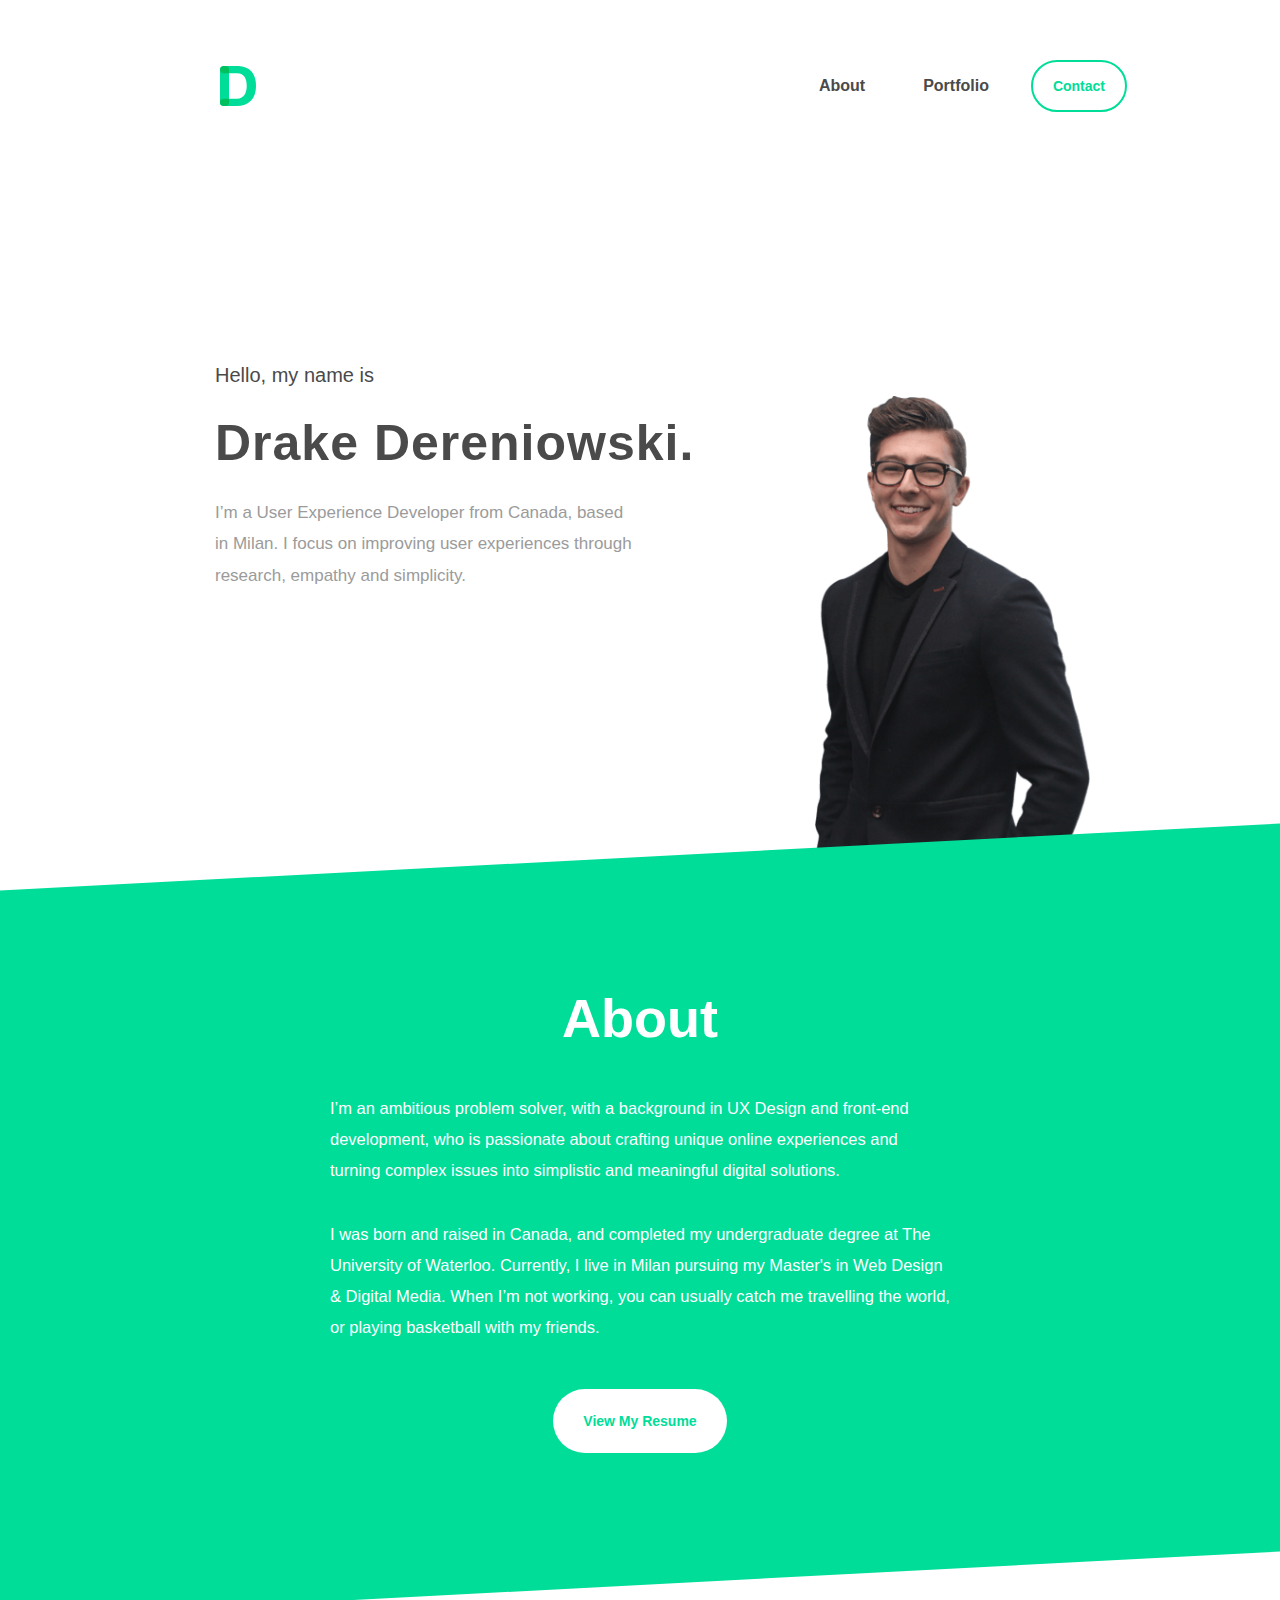
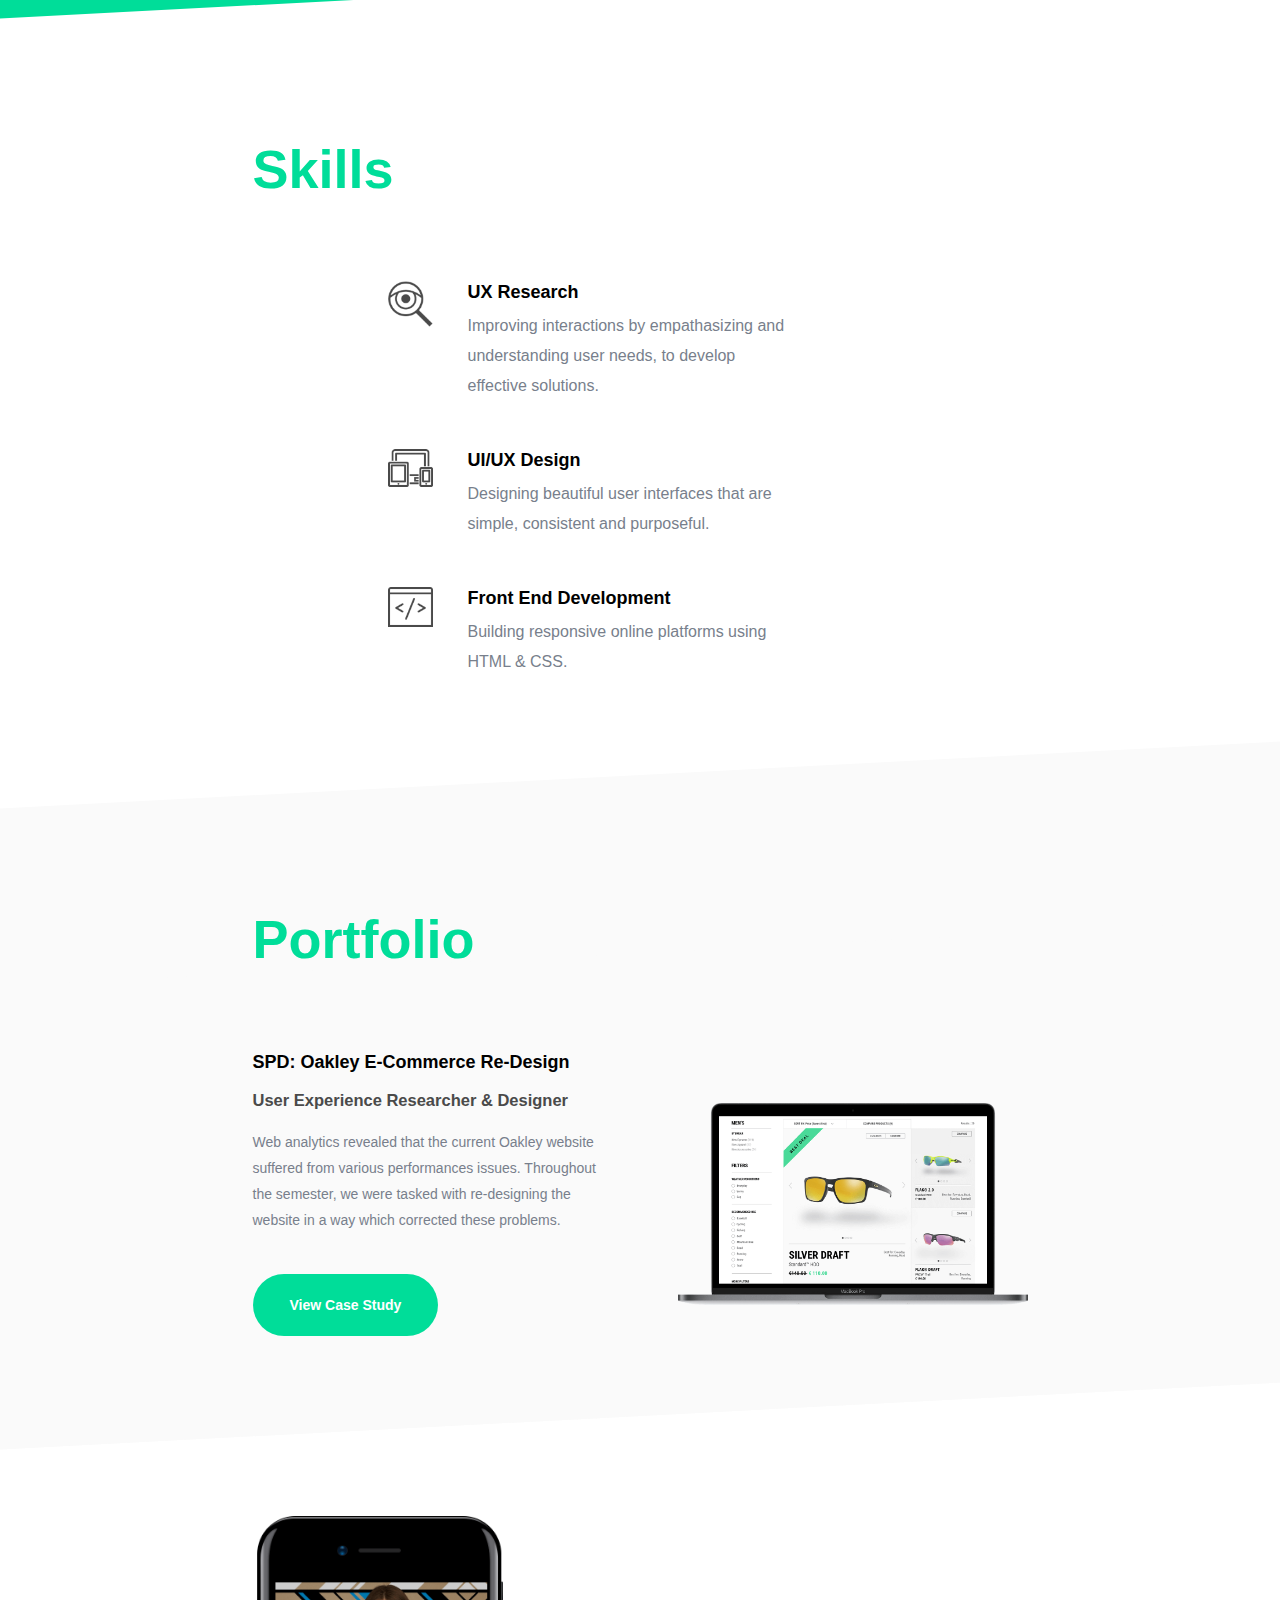
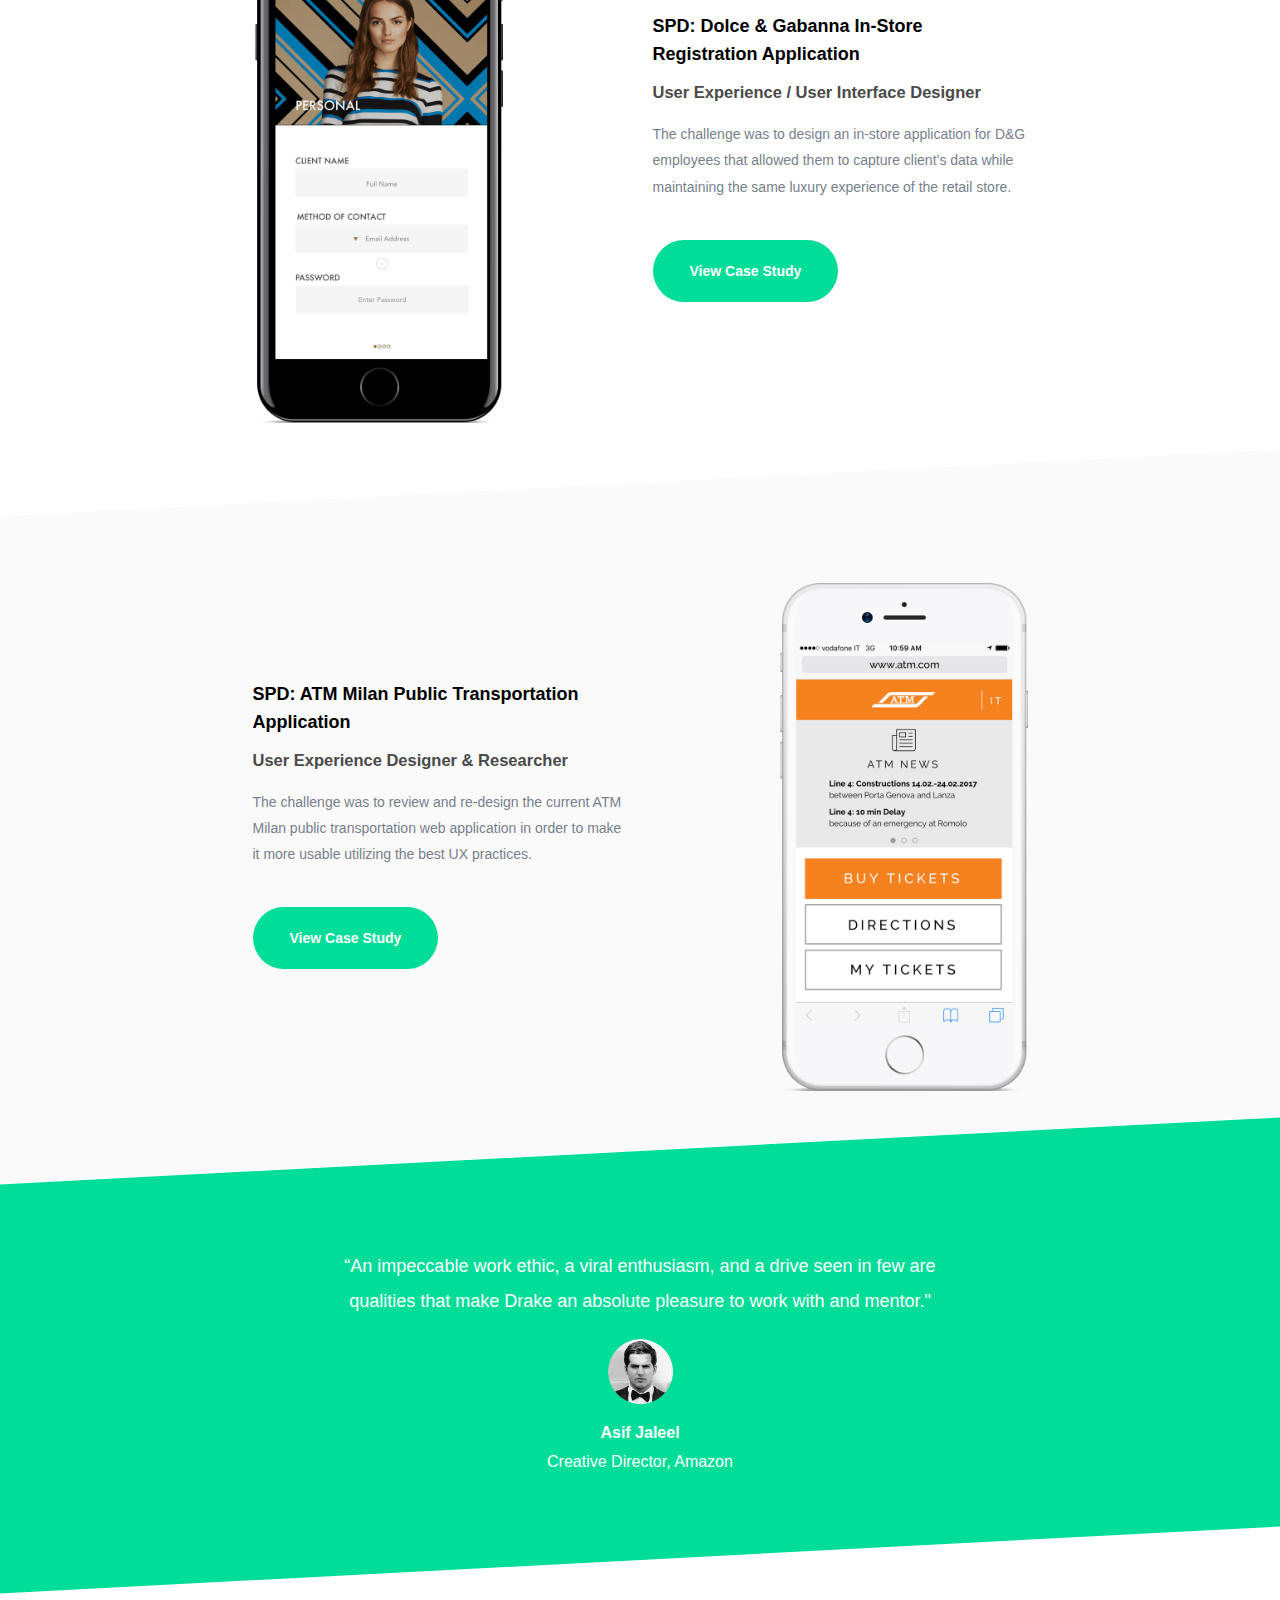
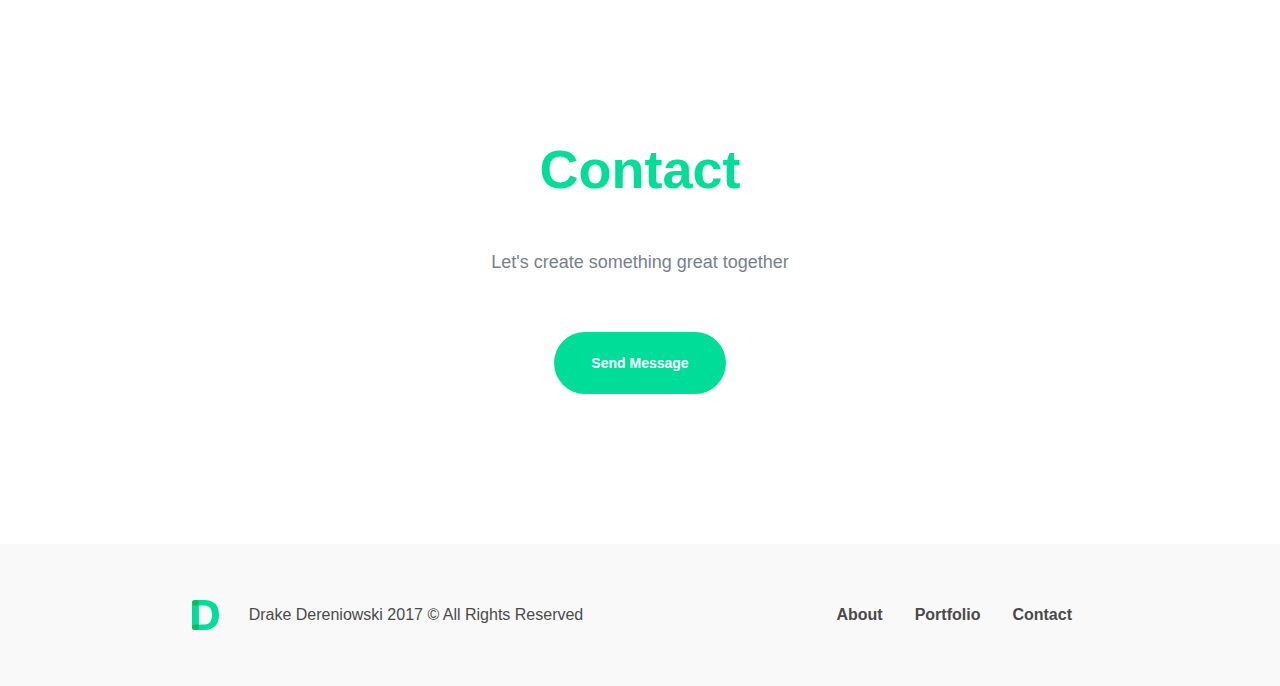
==== index.html @ 2f1a1e43 "CSS #" ====
<!DOCTYPE html>
<html lang="en">

<head>
  <meta charset="UTF-8">

  <meta name="description" content="Hi I'm Drake Dereniowski, a UX Developer from Canada, based in Milan. This my portfolio.">

  <title>Drake Dereniowski | UX Designer | University of Waterloo | Milan, Italy</title>

  <link type="text/css" rel="stylesheet" href="style.css?v=1.6">
  <meta name="viewport" content="width=device-width, initial-scale=1">

  <link rel="stylesheet" href="https://cdnjs.cloudflare.com/ajax/libs/animate.css/3.5.2/animate.min.css">

  <link rel="shortcut icon" alt="favicon" type="image/jpg" href="img/favicon.jpg" />

</head>

<body>


  <!----- Main Page ----->


  <div class="wrapper">

    <section class="main">

      <div class="section-wrapper">

        <header>
          <img class="logo" alt="logo" src="img/main-logo.svg">
          <nav class="main-nav animated slideInRight">
            <ul>
              <li><a href="#about">About</a></li>
              <li><a href="#portfolio">Portfolio</a></li>
              <li><a class="btn contact-btn" href="#contact"><span>Contact<figure class="contact-bg"></figure></span></a></li>
            </ul>
          </nav>
        </header>


        <div class="main-wrapper animated slideInUp">

          <div class="main-intro">

            <div class="main-txt">
              <h3>Hello, my name is</h3>
              <h1>Drake Dereniowski.</h1>
              <p class="intro-txt">I’m a User Experience Developer from Canada, based in Milan. I focus on improving user experiences through research, empathy and simplicity.</p>
            </div>

          </div>

        </div>

      </div>

    </section>

  </div>

  <!----- End Main Page ----->


  <!----- About Page ----->


  <div class="wrapper">

    <div class="portfolio-bg about-bg"></div>
    <section class="about">

      <div class="section-wrapper">

        <div id="about" class="about-cnt">

          <h2 class="h2-alt">About</h2>
          <p class="animated fadeInUp">I’m an ambitious problem solver, with a background in UX Design and front-end development, who is passionate about crafting unique online experiences and turning complex issues into simplistic and meaningful digital solutions. </p>

          <p class="animated fadeInUp">I was born and raised in Canada, and completed my undergraduate degree at The University of Waterloo. Currently, I live in Milan pursuing my Master's in Web Design & Digital Media. When I’m not working, you can usually catch me travelling the world, or playing basketball with my friends.</p>

          <a class="btn resume-btn" href="img/Drake%20Dereniowski%20-%20UX%20Design-Researcher%20-%20Milan,%20Italy%20(Final)%20.pdf" target="_blank">View My Resume</a>

        </div>

      </div>
    </section>
  </div>

  <!----- End About Page ----->



  <!----- Skills Page ----->

  <div class="wrapper">
    <section id="skills">

      <div class="section-wrapper skills-wrapper">

        <h2 class="title-left">Skills</h2>

        <ul class="skills-cnt">

          <li class="skills-img skills-cnt-ux">
            <h4>UX Research</h4>
            <p>Improving interactions by empathasizing and understanding user needs, to develop effective solutions.
            </p>
          </li>

          <li class="skills-img skills-cnt-design">
            <h4>UI/UX Design</h4>
            <p>Designing beautiful user interfaces that are simple, consistent and purposeful.</p>
          </li>

          <li class="skills-img skills-cnt-front">
            <h4>Front End Development</h4>
            <p>Building responsive online platforms using HTML & CSS.</p>
          </li>

        </ul>

      </div>
    </section>
  </div>


  <!----- End Skills Page ----->



  <!----- Portofolio Page ----->

  <div class="wrapper">
    <div class="portfolio-bg"></div>
    <section id="portfolio">
      <div class="portfolio-wrapper">

        <h2 class="title-left">Portfolio</h2>

        <div class="wrapper">
          <div class="portfolio-bg"></div>
          <div class="section-wrapper">
            <div class="portfolio-item portfolio-right">

              <div class="port-cnt-wrap">

                <h4>SPD: Oakley E-Commerce Re-Design</h4>

                <h5>User Experience Researcher & Designer</h5>

                <p>Web analytics revealed that the current Oakley website suffered from various performances issues. Throughout the semester, we were tasked with re-designing the website in a way which corrected these problems. </p>

                <a class="btn portfolio-btn" href="oakley-case.html">View Case Study</a>

              </div>

              <img class="oakley-portfolio port-img" alt="BMO Capital Markets Browser" src="img/oakley-browser-final.png">

            </div>
          </div>
        </div>
      </div>
    </section>
  </div>


  <div class="portfolio-item portfolio-left dg-port">

    <div class="port-cnt-wrap port-cnt-wrap-left">

      <h4>SPD: Dolce & Gabanna In-Store Registration Application</h4>

      <h5>User Experience / User Interface Designer</h5>

      <p>The challenge was to design an in-store application for D&G employees that allowed them to capture client’s data while maintaining the same luxury experience of the retail store.</p>

      <a class="btn portfolio-btn" href="dg-case.html">View Case Study</a>

    </div>

    <img alt="Dolce iPhone" class="dg-portfolio port-img" src="img/Personal%20Info.jpg">

  </div>



  <div class="wrapper">
    <div class="portfolio-bg"></div>
    <div class="section-wrapper">
      <div class="portfolio-item portfolio-right">

        <div class="port-cnt-wrap">

          <h4>SPD: ATM Milan Public Transportation Application</h4>

          <h5>User Experience Designer & Researcher</h5>

          <p>The challenge was to review and re-design the current ATM Milan public transportation web application in order to make it more usable utilizing the best UX practices.</p>

          <a class="btn portfolio-btn" href="atm-case.html">View Case Study</a>

        </div>

        <img class="atm-portfolio port-img" alt="ATM iPhone" src="img/ATM-iPhone-2X.jpg">

      </div>
    </div>
  </div>

  <!----- End Portfolio Page ----->

  <!----- Testimonial Section ----->

  <div class="wrapper">
    <div class="testimonial-bg"></div>
    <section class="testimonials">
      <div class="section-wrapper test-wrapper">

        <div class="test asif-test">
          <h4 class="test-cnt">“An impeccable work ethic, a viral enthusiasm, and a drive seen in few are qualities that make Drake an absolute pleasure to work with and mentor."</h4>

          <img class="test-img" alt="Asif" src="img/asif-1.jpg">

          <h6>Asif Jaleel</h6>
          <p>Creative Director, Amazon</p>
        </div>

      </div>

    </section>
  </div>

  <!----- End Testimonial Section ----->




  <!----- Contact Page ----->

  <div class="wrapper">
    <section id="contact">
      <div class="section-wrapper">

        <div class="contact-wrap">

          <h2 class="contact-title">Contact</h2>

          <p>Let's create something great together</p>

          <a class="portfolio-btn message-btn btn" href="mailto:drake.dereniowski@gmail.com"><span>Send Message</span></a>

        </div>

      </div>

    </section>
  </div>


  <!----- End Contact Page ----->

  <!----- Footer ----->

  <footer>

    <div class="footer-cnt">
      <img class="logo footer-logo" alt="logo" src="img/main-logo.svg">
      <p>Drake Dereniowski 2017 © All Rights Reserved</p>
    </div>

    <nav class="footer-nav">
      <ul>
        <li><a href="#about">About</a></li>
        <li><a href="#portfolio">Portfolio</a></li>
        <li><a href="#contact">Contact</a></li>
      </ul>
    </nav>

  </footer>

  <!----- End Footer Page ----->

  <script src="https://ajax.googleapis.com/ajax/libs/jquery/3.2.1/jquery.min.js"></script>

  <script type="text/javascript" src="main.js"></script>



</body>

</html>
---- style.css ----
* {
  box-sizing: border-box;
}

body {
  font-family: -apple-system, BlinkMacSystemFont, sans-serif;
  line-height: 1.75em;
  padding: 0;
  margin: 0;
  overflow-x: hidden;
  -webkit-font-smoothing: antialiased;
}

.wrapper {
  width: 100%;
  position: relative;
  top: 0;
}

.section-wrapper {
  height: 100%;
  max-width: 1200px;
  margin: 0 auto;
  position: relative;
}

header {
  max-width: 1000px;
  margin: 0 auto;
  position: relative;
  top: 40px;
  display: flex;
  justify-content: space-between;
  align-items: center;
  padding: 0px 0px 0px 80px;
}

a {
  font-size: 1em;
  font-weight: 600;
  padding: 1rem;
  text-decoration: none;
}

p {
  font-size: 16px;
  font-weight: 400;
  text-rendering: optimizeLegibility;
  line-height: 1.875;
  color: #787F8C;
}

h1 {
  font-size: 50px;
  color: #4A4A4A;
  letter-spacing: 1px;
  margin: 40px 0px;
}

h2 {
  font-size: 54px;
  color: #00DD99;
}

.h2-alt {
  color: white;
  text-align: center;
}

h3 {
  font-size: 20px;
  color: #4A4A4A;
  font-weight: 300;
}

h4 {
  font-size: 18px;
  margin: 15px 0px 0px 0px;
  font-weight: 600;
}

h5 {
  font-size: 16.5px;
  font-weight: 600;
  color: #4A4A4A;
  margin: 10px 0px;
}

h6 {
  font-size: 16px;
  font-weight: 700;
  margin: 15px 0px 0px 0px;
}

.logo {
  height: 40px;
}


/************ Home Page CSS ************/

.main {
  background-color: white;
}

.main-nav {
  width: 350px;
  position: relative;
  float: right;
  z-index: 999;
}

.main-nav ul {
  padding: 0;
  display: flex;
  justify-content: space-around;
  align-items: center;
}

.main-nav ul li {
  list-style: none;
  display: flex;
  justify-content: space-between;
  align-content: space-between;
}

.main-nav ul li a {
  transition: color 200ms ease-in-out;
  color: #4A4A4A;
}

.main-nav ul li a:hover,
.footer-nav ul li a:hover {
  color: #00DD99;
  transition: color 200ms ease-in-out;
}

.main-nav ul li a span {
  color: #00DD99;
}

.btn {
  color: #00DD99;
  padding: 10px 20px;
  border-radius: 100px;
  font-size: 14px;
}

.contact-btn {
  border: 2px solid #00DD99;
  position: relative;
  z-index: 999;
  display: block;
  overflow: hidden;
}

.contact-btn:hover span {
  color: white;
  transition: color 150ms ease-in;
}

.contact-btn:hover .contact-bg {
  transform: translateY(-52px) translateX(-60px);
  transition: all 150ms ease-in-out;
}

.contact-bg {
  background-color: #00DD99;
  height: 100%;
  width: 100%;
  position: absolute;
  transform: translateY(81.5px) translateX(80px);
  transition: all 150ms ease-in-out;
  z-index: -999;
}

.resume-btn {
  background-color: white;
  padding: 18px 30px;
  margin: 30px 0;
}

.resume-btn a {
  color: #00DD99;
}

.portfolio-btn {
  margin-top: 35px;
  padding: 15px 35px;
  font-size: 14px;
  position: relative;
  background-color: transparent;
  color: white;
  background-color: #00DD99;
  border: 2px solid transparent;
  transition: all 200ms ease-out;
}

.message-btn {
  border: 2px solid transparent;
  background-color: #00DD99;
}

.message-btn span {
  color: white;
  transition: all 200ms ease-out;
}

.portfolio-btn:hover,
.message-btn:hover {
  background-color: white;
  border: 2px solid #00DD99;
  color: #00DD99;
  transition: all 200ms ease-out;
}

.message-btn:hover span {
  color: #00DD99;
  transition: all 200ms ease-out;
}

.main-wrapper {
  display: flex;
  justify-content: flex-start;
  width: 100%;
  background-image: url(img/drake-main.jpg);
  background-repeat: no-repeat;
  background-position: bottom right 150px;
  background-size: 275px;
  min-height: 85vh;
  max-height: 100vh;
}

.main-intro {
  display: flex;
  justify-content: center;
  align-items: center;
  margin-left: 175px;
}

.main-txt {
  max-width: 535px;
  position: relative;
}

.intro-txt {
  color: #9B9B9B;
  line-height: 1.85;
  max-width: 425px;
  font-weight: 300;
  font-size: 17px;
}

.about-cnt {
  display: flex;
  flex-direction: column;
  justify-content: center;
  align-items: center;
  padding: 8.5% 0px;
  color: white;
  z-index: 999;
}

.about-cnt p {
  max-width: 680px;
  text-align: left;
  color: white;
  font-size: 16.5px;
  font-weight: 500;
  padding: 0 30px;
  z-index: 999;
}

@media (min-height: 1050px) {
  .about-cnt p {
    max-width: 745px;
    font-size: 18px;
  }
}

.title-left {
  display: block;
  padding-top: 130px;
  z-index: 999;
  max-width: 775px;
  margin: 0 auto;
}

.skills-wrapper {
  margin-top: 40px;
  margin-bottom: 30px;
}

.skills-cnt {
  margin: 60px auto;
  position: relative;
  display: flex;
  flex-direction: column;
  justify-content: center;
  align-self: center;
  max-width: 505px;
  padding: 20px 0 7.5px 0;
}

.skills-cnt p {
  margin: 5px 0px;
}

.skills-cnt li {
  list-style: none;
  display: flex;
  flex-direction: column;
  justify-content: center;
  align-content: center;
  margin-bottom: 25px;
  padding-left: 80px;
  max-width: 400px;
}

.skills-img {
  background-repeat: no-repeat;
  background-position: top 17.5px left;
  background-size: 45px;
}

.skills-cnt-ux {
  background-image: url(img/research.jpg);
}

.skills-cnt-front {
  background-image: url(img/code.jpg);
}

.skills-cnt-design {
  background-image: url(img/ux.jpg);
}

.portfolio-wrapper {
  padding-top: 20px;
  z-index: 999;
  position: relative;
}

.portfolio-item {
  padding: 80px 0px;
  display: flex;
  flex-direction: row;
  justify-content: space-between;
  align-items: center;
  position: relative;
  max-width: 775px;
}

.port-cnt-wrap {
  max-width: 375px;
  display: flex;
  flex-direction: column;
  justify-content: center;
  align-items: flex-start;
  align-self: center;
  margin-right: 80px;
}

.port-cnt-wrap-left {
  padding-right: 0;
  margin-left: 80px;
  margin-right: 0px;
}

.dg-port {
  position: relative;
  margin: 0;
}

.portfolio-item p {
  font-size: 14px;
  margin: 5px 0px;
}

.portfolio-right {
  margin: 0 auto;
}

.portfolio-bg {
  z-index: -1;
  position: absolute;
  background-color: #FAFAFA;
  height: 100%;
  width: 100vw;
  transform: skewY(-3deg);
}

.about-bg {
  background-color: #00DD99;
  z-index: 0;
}

.testimonial-bg {
  background-color: #00DD99;
  z-index: -1;
  position: absolute;
  height: 100%;
  width: 100vw;
  transform: skewY(-3deg);
}

.portfolio-left {
  position: relative;
  margin: 0 auto;
  display: flex;
  flex-direction: row-reverse;
  align-items: center;
}

.oakley-portfolio {
  width: 100%;
  max-width: 350px;
}

.dg-portfolio,
.atm-portfolio {
  width: 275px;
  max-width: 250px;
}

.port-img {
  transform: translateY(20px);
  transition: transform 0.35s cubic-bezier(0.645, 0.045, 0.355, 1)
}

.port-img:hover {
  transform: translateY(10px);
  transition: transform 0.35s cubic-bezier(0.645, 0.045, 0.355, 1)
}

.test-wrapper {
  display: flex;
  padding: 6.5% 0%;
}

.test {
  justify-content: center;
  flex-direction: column;
  align-items: center;
  align-self: center;
  text-align: center;
  max-width: 65%;
  margin: 0 auto;
  color: white;
}

.asif-test {
  display: flex;
  justify-content: center;
  align-self: center;
}

.test h4 {
  line-height: 35px;
  max-width: 600px;
  font-weight: 500;
}

.test-img {
  width: 65px;
  margin-top: 20px;
}

.test p {
  color: white;
  margin: 0;
  font-size: 16px;
  font-weight: 400;
}

.contact {
  text-align: center;
  display: flex;
  justify-content: center;
  align-items: center;
}

.contact-wrap {
  display: flex;
  flex-direction: column;
  justify-content: center;
  align-items: center;
  padding: 12.5% 0;
}

.contact-wrap p {
  font-size: 18px;
}

footer {
  background-color: rgba(216, 216, 216, 0.15);
  display: flex;
  justify-content: space-between;
  align-items: center;
  padding: 20px 15%;
}

.footer-logo {
  height: 30px;
  margin-right: 30px;
}

.footer-cnt {
  display: flex;
  flex-direction: row;
  justify-content: space-between;
  align-items: center;
  margin: 20px 0px;
}

footer p {
  color: #9B9B9B;
}

.footer-nav ul {
  display: flex;
  flex-direction: row;
}

.footer-nav ul li {
  list-style: none;
  display: flex;
  justify-content: center;
  align-content: space-between;
}


/************ End Home Page CSS ************/


/************ Dolce & Gabbana Case Study CSS ************/

.port-main {
  height: 100vh;
  background-repeat: no-repeat;
  background-position: center;
  background-size: cover;
}

.main-dg {
  background-image: url('img/dg-portfolio.jpg');
}

.port-main-wrap {
  display: flex;
  flex-direction: column;
  align-items: center;
  justify-content: center;
  position: relative;
}

.port-case-title {
  color: white;
}

.case-facts {
  padding: 0;
  color: white;
  position: absolute;
  bottom: 8.5%;
  width: 100%;
  display: flex;
  justify-content: center;
  align-items: center;
}

.case-facts li {
  padding: 0px 20px;
  list-style: none;
}

.case-facts-gold {
  padding: 0px 5px;
  font-weight: 800;
  color: #948348;
}

.case-facts-orange {
  padding: 0px 5px;
  font-weight: 800;
  color: #F4801D;
}

.project-over {
  text-align: center;
  padding: 100px 0;
}

.dg-over {
  background-color: #948348;
}

.project-over-title {
  font-size: 40px;
}

.project-over-wrap {
  max-width: 585px;
  text-align: center;
}

.project-over p {
  color: white;
  margin-top: 25px;
}

.analysis-wrap {
  display: flex;
  flex-direction: column;
  justify-content: center;
  margin-top: 60px;
}

.port-section-title {
  color: #4A4A4A;
  font-size: 32px;
  text-align: center;
}

.port-analysis {
  margin-top: 60px;
}

.dolce-form {
  width: 100%;
  height: auto;
  margin: 20px auto;
}

.port-width-wrap {
  max-width: 675px;
  margin: 0 auto;
}

.port-bg-wrap {
  position: absolute;
  width: 100%;
  background-color: #4A4A4A;
  transform: skewY(3deg);
}

.dg-analysis-title {
  color: black;
  font-weight: 600;
}

.persona {
  text-align: center;
  margin-top: 80px;
}

.persona-img {
  width: 30%;
}

.design-title {
  text-align: center;
  margin-top: 60px;
}

.design-goals ul {
  text-align: center;
  display: flex;
  flex-direction: column;
  justify-content: center;
}

.design-goals ul li {
  display: inline-block;
  margin: 15px 0px;
}

.design-goal-number {
  list-style: none;
  margin: 40px 0px;
  padding: 0;
}

.design-goal-number p {
  margin: 10px auto;
  max-width: 45%;
}

.design-goal-number li span {
  font-weight: 700;
  font-size: 22px;
}

.dg-design-goal {
  color: #948348;
}

.atm-design-goal {
  color: #F4801D;
}

.journey-title {
  margin: 0;
  padding-bottom: 30px;
}

.customer-journey {
  background-color: #FAFAFA;
  padding: 100px 0px;
}

.journey-cnt {
  text-align: center;
}

.journey-img {
  margin: 40px 0px 0px 0px;
  width: 75%;
}

.application-wireframes {
  margin-top: 100px;
}

.dg-iphone-wireframes {
  display: flex;
  flex-wrap: wrap;
  justify-content: space-around;
  margin-top: 60px;
  padding: 0;
}

.dg-iphone-wireframes li {
  display: flex;
  flex-direction: column;
  justify-content: center;
  align-content: center;
  text-align: center;
  width: 33.33%;
  margin: 15px 0px;
}

.dg-iphone-wireframes li h5 {
  margin-top: 25px;
}

.dg-iphone-wire {
  width: 200px;
  height: auto;
  margin: 0 auto;
}

.final-design-bg {
  height: 100vh;
  background-repeat: no-repeat;
  background-position: center;
  background-size: cover;
  background-image: url(img/dg-final.jpg);
  display: flex;
  justify-content: center;
  align-items: center;
}

.typography {
  text-align: center;
  padding: 40px 0px;
}

.typography-1 {
  font-family: Futura;
  padding-bottom: 20px;
}

.typography-2 {
  font-family: Avenir;
}

.typography-3 {
  font-family: "Raleway";
}

.color {
  height: 100px;
  width: 100px;
  border-radius: 50%;
  margin: 0 auto;
}

.palette {
  margin: 0 auto;
  display: flex;
  justify-content: space-between;
  max-width: 850px;
}

.palette span {
  display: inline-block;
  text-align: center;
  padding: 0px 20px;
}

.palette-1 {
  background-color: #9B9B9B;
}

.palette-2 {
  background-color: #8E8E93;
}

.palette-3 {
  background-color: #4A4A4A;
}

.palette-4 {
  background-color: #948348;
}

.palette-5 {
  background-color: #F5811F;
}

.palette-6 {
  background-color: #E9E9E9;
}

.palette-7 {
  background-color: #151515;
}

.final-design-mockup {
  margin: 40px 0px;
}

.iphone-mock {
  max-height: 611px;
}

.final-design-mockup {
  margin-top: 60px;
}

.final-mockups {
  display: flex;
  justify-content: center;
  align-items: center;
  margin: 80px 0px;
}

.final-design-txt {
  background-repeat: no-repeat;
  background-position: left top;
  background-size: contain;
  max-width: 450px;
  display: inline-block;
}

.final-design-dg {
  background-image: url(img/dg-port-bg.jpg);
}

.final-design-atm {
  background-image: url(img/atm-bg-right.jpg);
}

.final-design-txt h4 {
  margin-top: -10px;
}

.final-right {
  position: relative;
  padding-left: 130px;
  background-size: 110px;
  min-height: 180px;
}

.final-left {
  background-repeat: no-repeat;
  background-position: right top;
  background-size: 110px;
  max-width: 450px;
  display: inline-block;
  position: relative;
  padding-right: 80px;
  min-height: 180px;
}

.final-design-dg-left {
  background-image: url(img/dg-port-bg-2.jpg);
}

.final-design-atm-left {
  background-image: url(img/atm-bg-left.jpg);
}

.dg-footer {
  background-color: #948348;
}

.atm-footer {
  background-color: #F5811F;
}

footer p {
  color: #4A4A4A;
}

.footer-nav ul li a {
  color: #4A4A4A;
}

.footer-nav ul li a:hover {
  color: #00DD99;
}


/* ATM Case Study */

.main-atm {
  background-image: url(img/atm-portfolio.jpg);
}

.atm-over {
  background-color: #F4801D;
}

.card-sorting {
  margin-top: 40px;
}

.card-sorting-img {
  margin: 20px auto;
  max-width: 650px;
  width: 100%;
  display: block;
}

.card-sorting p {
  margin-bottom: 30px;
}

.atm-kiosk-nav {
  text-align: center;
}

.atm-kiosk-nav {
  color: #F4801D;
}

.kiosk-nav ul {
  list-style: none;
}

.testing-cnt {
  padding-top: 20px;
}

.testing-overview-cnt {
  margin: 40px 0px;
}

.final-atm-kiosk-screen {
  margin: 45px 0px;
}

.final-atm-kiosk-screen h5 {
  margin-bottom: 15px;
  font-weight: 700;
}

.atm-kiosk-home {
  width: 100%;
  max-width: 650px;
  margin: 20px auto;
  display: block;
}

.web-app-redesign {
  background-color: #FAFAFA;
}

.atm-iphone-analysis-img {
  width: 611px;
  height: auto;
}

.redesign-cnt {
  padding-top: 60px;
  display: flex;
  flex-direction: column;
}

.webapp-analysis {
  margin-top: 40px;
}

.atm-iphone-analysis-img {
  width: 305px;
  height: auto;
  margin: 35px auto;
}

.atm-analysis-list {
  list-style: none;
  padding: 15px 0px;
}

.atm-analysis-list li {
  margin: 15px 0px;
  font-weight: 400;
  color: #787F8C;
}

.atm-wireframes {
  width: 100%;
  max-width: 650px;
  margin: 30px auto;
  display: block;
}

.design-iteration-cycles {
  margin-bottom: 50px;
}

.atm-final-redesign {
  height: 100vh;
  width: 100%;
  background-image: url(img/atm-ui-final.jpg);
  background-position: center;
  background-repeat: no-repeat;
  display: flex;
  justify-content: center;
  align-items: center;
}

.final-redesign-cnt {
  margin-top: 80px;
}


/************ End Dolce & Gabbana Case Study CSS ************/


/************ Oakley Case Study CSS ******************/

.oakley-main {
  background-image: url(img/Oakley%20Main.png);
}

.oakley-nav,
.oakley-over {
  background-color: #4ADA99;
}

.case-facts-green {
  color: #4ADA99;
  font-weight: 800;
  padding: 0px 5px;
}

.case-subsection {
  text-align: center;
  margin: 60px 0 20px 0px;
}

.oakley-pain-points {
  max-width: 950px;
  margin: 0 auto;
  padding: 0px 30px;
}

.oakley-pain-points li {
  list-style: none;
  display: flex;
  align-items: center;
  margin: 60px 0px;
}

.oakley-pain-points li img {
  max-width: 400px;
  width: 100%;
}

.oakley-pain-points-cnt {
  margin-left: 100px;
  max-width: 380px;
  display: inline;
}

.oakley-solution-goals {
  text-align: center;
  margin: 60px 0px;
  padding: 0;
}

.oakley-solution-goals li {
  list-style: none;
  margin: 40px auto;
}

.oakley-solution-goals li img {
  width: 45px;
  margin-bottom: 7.5px;
}

.solution-goals-title {
  margin: 0;
}

.oakley-final-redesign {
  background-image: url(img/design-process.png);
  background-size: cover;
  background-repeat: no-repeat;
  background-position: center;
  height: 100vh;
  display: flex;
  justify-content: center;
  align-items: center;
}

.oakley-redesign-plp,
.oakley-redesign-pdp {
  display: flex;
  flex-direction: column;
  align-items: center;
}

.oakley-redesign-plp {
  margin-top: 40px;
}

.oakley-redesign-pdp {
  margin-top: 20px;
  max-width: 950px;
  margin: 0 auto;
}

.oakley-plp-cnt,
.oakley-pdp-cnt {
  max-width: 675px;
  display: flex;
  flex-direction: column;
}

.oakley-plp-section {
  margin-top: 20px;
}

.oakley-redesign-img {
  width: 100%;
  max-width: 950px;
  margin: 20px 0px;
}

.plp-cnt-desc {
  margin-top: 0px;
}

.oakley-redesign-video {
  display: block;
  position: relative;
  min-width: 100%;
  padding: 0px 10px;
}

.embed-container {
  position: relative;
  padding-bottom: 70.3%;
  height: 0;
  overflow: hidden;
  height: auto;
  margin: 0 auto;
}

.embed-container iframe,
.embed-container object,
.embed-container embed {
  position: absolute;
  top: 0;
  left: 0;
  width: 100%;
  height: 100%;
}

.oakley-final-takeaways {
  margin: 70px auto;
}


/************ End of Oakley Case Study CSS ******************/


/* Media Queries */


/* Main Page Media Queries */

@media (min-height: 1050px) {
  .main-wrapper {
    background-image: url(img/Drake-main-lrg.jpg);
    background-size: 33.5%;
    background-position: bottom right 8.5%;
  }
}

@media (max-width:1085px) {
  .main-wrapper {
    background-position: bottom right 100px;
  }
  .main-intro {
    margin-left: 10%;
  }
  .logo {
    left: 10%;
  }
}

@media (max-width:940px) {
  .main-wrapper {
    background-position: bottom right 30px;
    background-size: 255px;
  }
  .main-intro {
    margin-left: 7.5%;
  }
  .logo {
    left: 7.5%;
  }
}

@media (max-width:805px) {
  .main-wrapper {
    background-image: none;
  }
  .main-intro {
    margin: 0 auto;
    text-align: center;
  }
  .main-txt p {
    text-align: center;
    margin: 0 auto;
  }
}

@media (max-width:550px) {
  .logo {
    display: none;
  }
  header {
    width: 100%;
    padding: 5px;
    display: flex;
    justify-content: center;
    background-color: #00DD99;
    top: 0;
  }
  .main-nav {
    right: 0;
    top: 0;
  }
  .main-nav ul li a {
    color: white;
  }
  .main-nav ul li a:hover {
    color: white;
  }
  .main-nav ul li a span {
    color: white;
  }
  .contact-btn {
    border: 2px solid white;
  }
}

@media (max-width:465px) {
  .main-txt {
    padding: 0px 25px;
    top: -60px;
  }
  .main-txt h1 {
    line-height: 1.05;
  }
  @media(max-width:365px) {
    .main-txt h1 {
      font-size: 36px;
    }
  }
}


/* End of Main Page Media Queries */


/* About Section Media Queries */

@media(max-width:465px) {
  #about {
    padding: 50px 0;
  }
  .resume-btn {
    margin: 30px 0;
  }
}


/* End About Section Media Queries */


/* Skills Section Media Queries */

@media (max-width:780px) {
  .skills-wrapper {
    padding-bottom: 30px;
  }
  .skills-cnt {
    text-align: center;
    margin: 60px auto;
    max-width: 275px;
  }
  .skills-cnt li {
    margin-bottom: 60px;
    padding-left: 0px;
    padding-top: 60px;
  }
  .skills-img {
    background-position: top center;
  }
  .title-left {
    padding-top: 50px;
    text-align: center;
    margin: 0 auto;
  }
}


/* End Skills Section Media Queries */


/* Portfolio Section Media Queries */

@media(max-width:1015px) {
  .oakley-portfolio {
    max-width: 325px;
  }
}

@media(max-width:900px) {
  .oakley-pain-points-cnt {
    margin-left: 50px;
  }
  .oakley-portfolio {
    max-width: 300px;
  }
}

@media(max-width:850px) {
  .back-nav {
    display: none;
  }
  .color {
    margin: 30px auto;
  }
}

@media(max-width:800px) {
  .oakley-pain-points li {
    flex-direction: column;
    margin-bottom: 20px;
  }
  .oakley-pain-points li img {
    margin-bottom: 20px;
  }
  .oakley-pain-points-cnt {
    margin-left: 0px;
    max-width: 500px;
  }
  .oakley-pain-points li img {
    max-width: 500px;
  }
}

@media(max-width:780px) {
  .project-over-wrap {
    padding: 0px 30px;
  }
  .portfolio-item {
    flex-direction: column-reverse;
    text-align: center;
    padding: 30px 0px;
  }
  .port-cnt-wrap {
    justify-content: center;
    align-items: center;
    margin: 25px 0px 0px 0px;
    max-width: 450px;
    padding: 0px 30px;
  }
  .port-width-wrap {
    padding: 0px 30px;
  }
  .dg-port {
    margin-top: 25px;
  }
  .portfolio-btn {
    margin-top: 20px;
  }
  .dg-portfolio {
    max-width: 250px;
    height: auto;
  }
  .atm-portfolio {
    max-width: 250px;
    height: auto;
  }
  .oakley-portfolio {
    max-width: 400px;
    padding: 15px;
  }
}

@media(max-width:675px) {
  .case-facts {
    align-items: flex-start;
  }
}

@media(max-width:465px) {
  .case-facts {
    align-items: center;
    flex-direction: column;
  }
}

@media(max-width:380px) {
  .project-over-title {
    font-size: 36px;
    line-height: 1.2;
  }
}


/* End Portfolio Section Media Queries */


/* Contact Section Media Queries */

@media(max-width:465px) {
  .contact-wrap p {
    font-size: 14.5px;
  }
}


/* End Contact Section Media Queries */


/* Footer Section Media Queries */

@media (max-width:950px) {
  footer {
    flex-direction: column-reverse;
  }
  footer nav ul {
    padding: 0;
    margin: 10px 0;
  }
  footer p {
    font-size: 14px;
    text-align: center;
  }
}


/* End Footer Section Media Queries */


/* DG Media Queries */

@media(max-width:850px) {
  .palette {
    align-items: center;
    flex-wrap: wrap;
  }
  .palette-color {
    width: 50%;
    align-items: center;
  }
  .section-wrapper {}
  .final-design-dg-left {
    background-image: none;
  }
  .final-design-atm-left {
    background-image: none;
  }
  .final-design-dg {
    background-image: none;
  }
  .final-design-atm {
    background-image: none;
  }
  .final-mockups {
    flex-direction: column;
    align-items: center;
  }
  .final-left-port {
    flex-direction: column-reverse;
  }
  .final-right {
    padding: 40px 0px 20px 0px;
    text-align: center;
  }
  .final-left {
    padding: 40px 0px 20px 0px;
    text-align: center;
  }
  .iphone-mock {
    width: 250px;
    height: auto;
  }
}

@media(max-width:725px) {
  .case-facts li {
    display: block;
    text-align: center;
  }
  .dg-iphone-wireframes {
    justify-content: center;
    align-items: center;
  }
  .dg-iphone-wireframes li {
    width: 50%;
  }
  .dg-iphone-wire {
    width: 125px;
  }
  .typography {
    padding: 0px 30px;
  }
}

@media(max-width:625px) {
  .port-case-title {
    font-size: 42px;
    max-width: 250px;
    text-align: center;
    line-height: 1.5;
  }
}

@media(max-width:415px) {
  .port-section-title {
    line-height: 1.5;
  }
}

@media(max-width:370px) {
  .atm-iphone-analysis-img {
    width: 250px;
  }
}
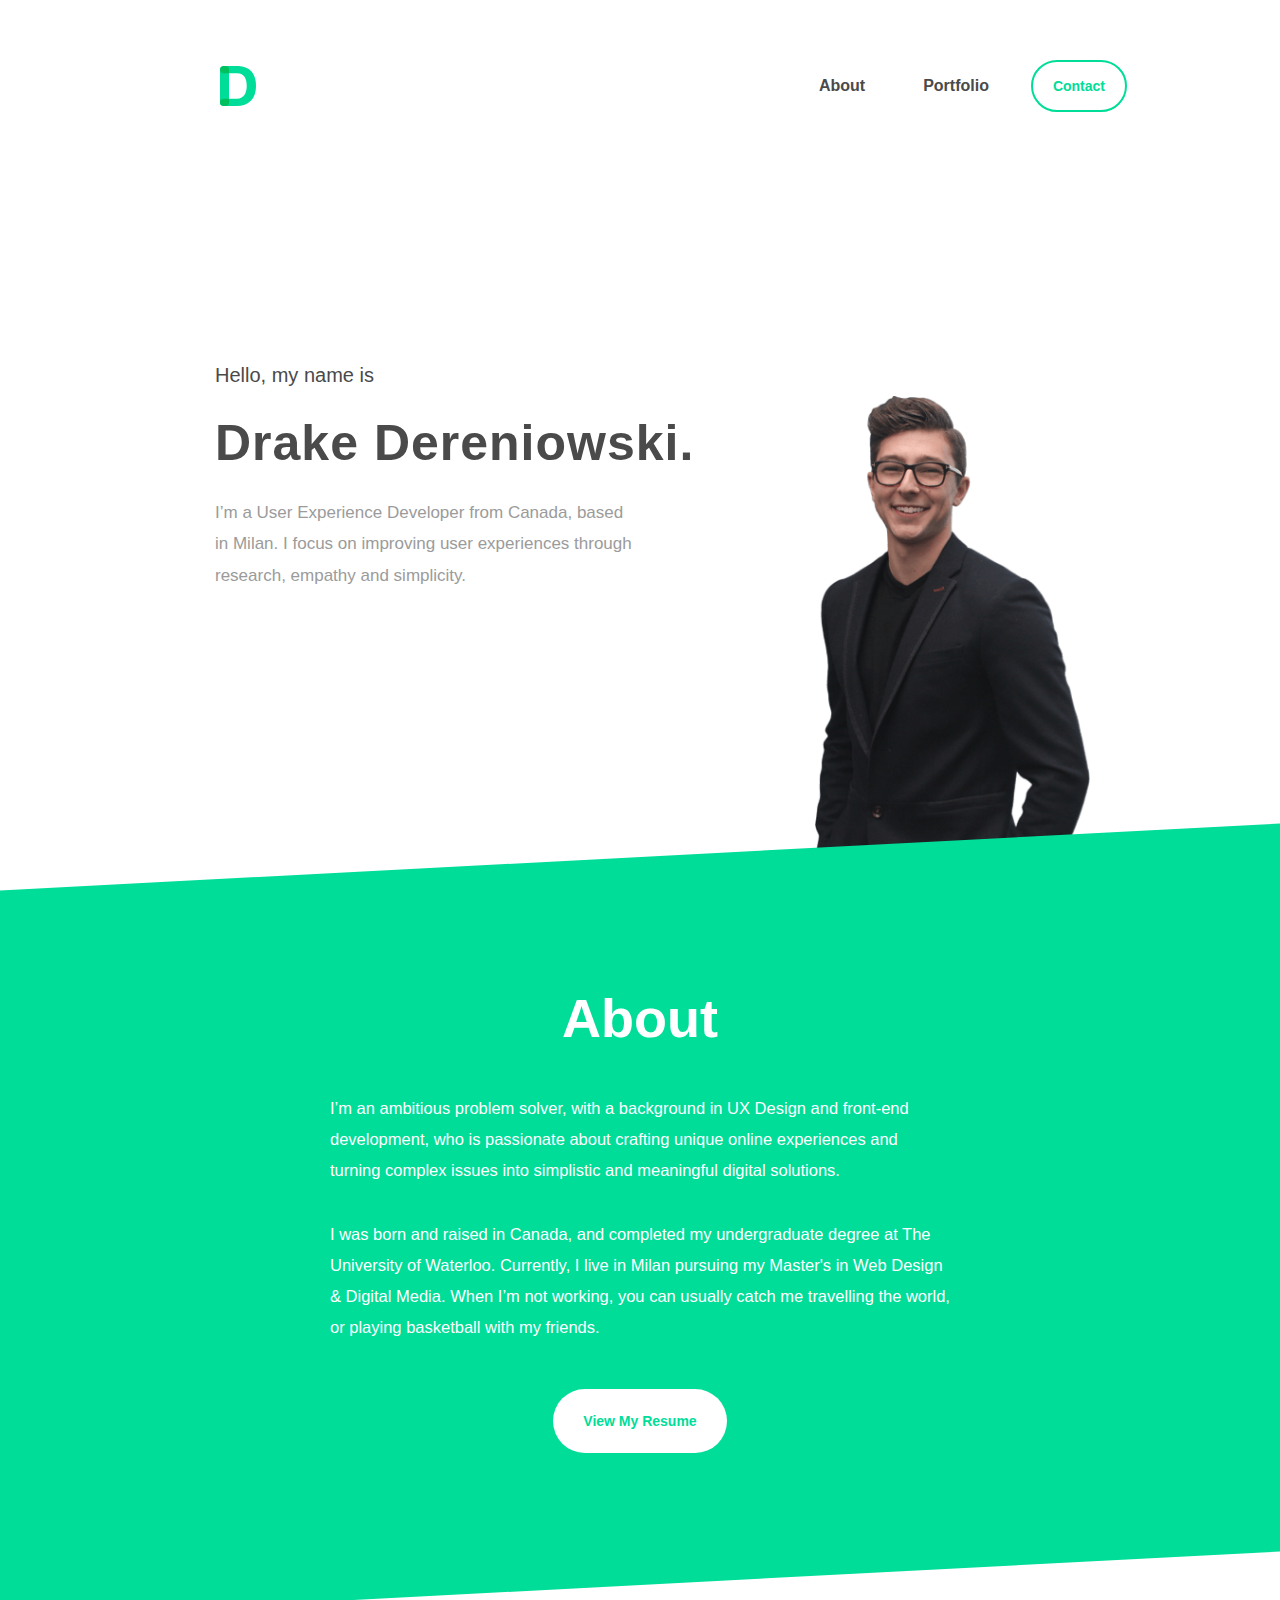
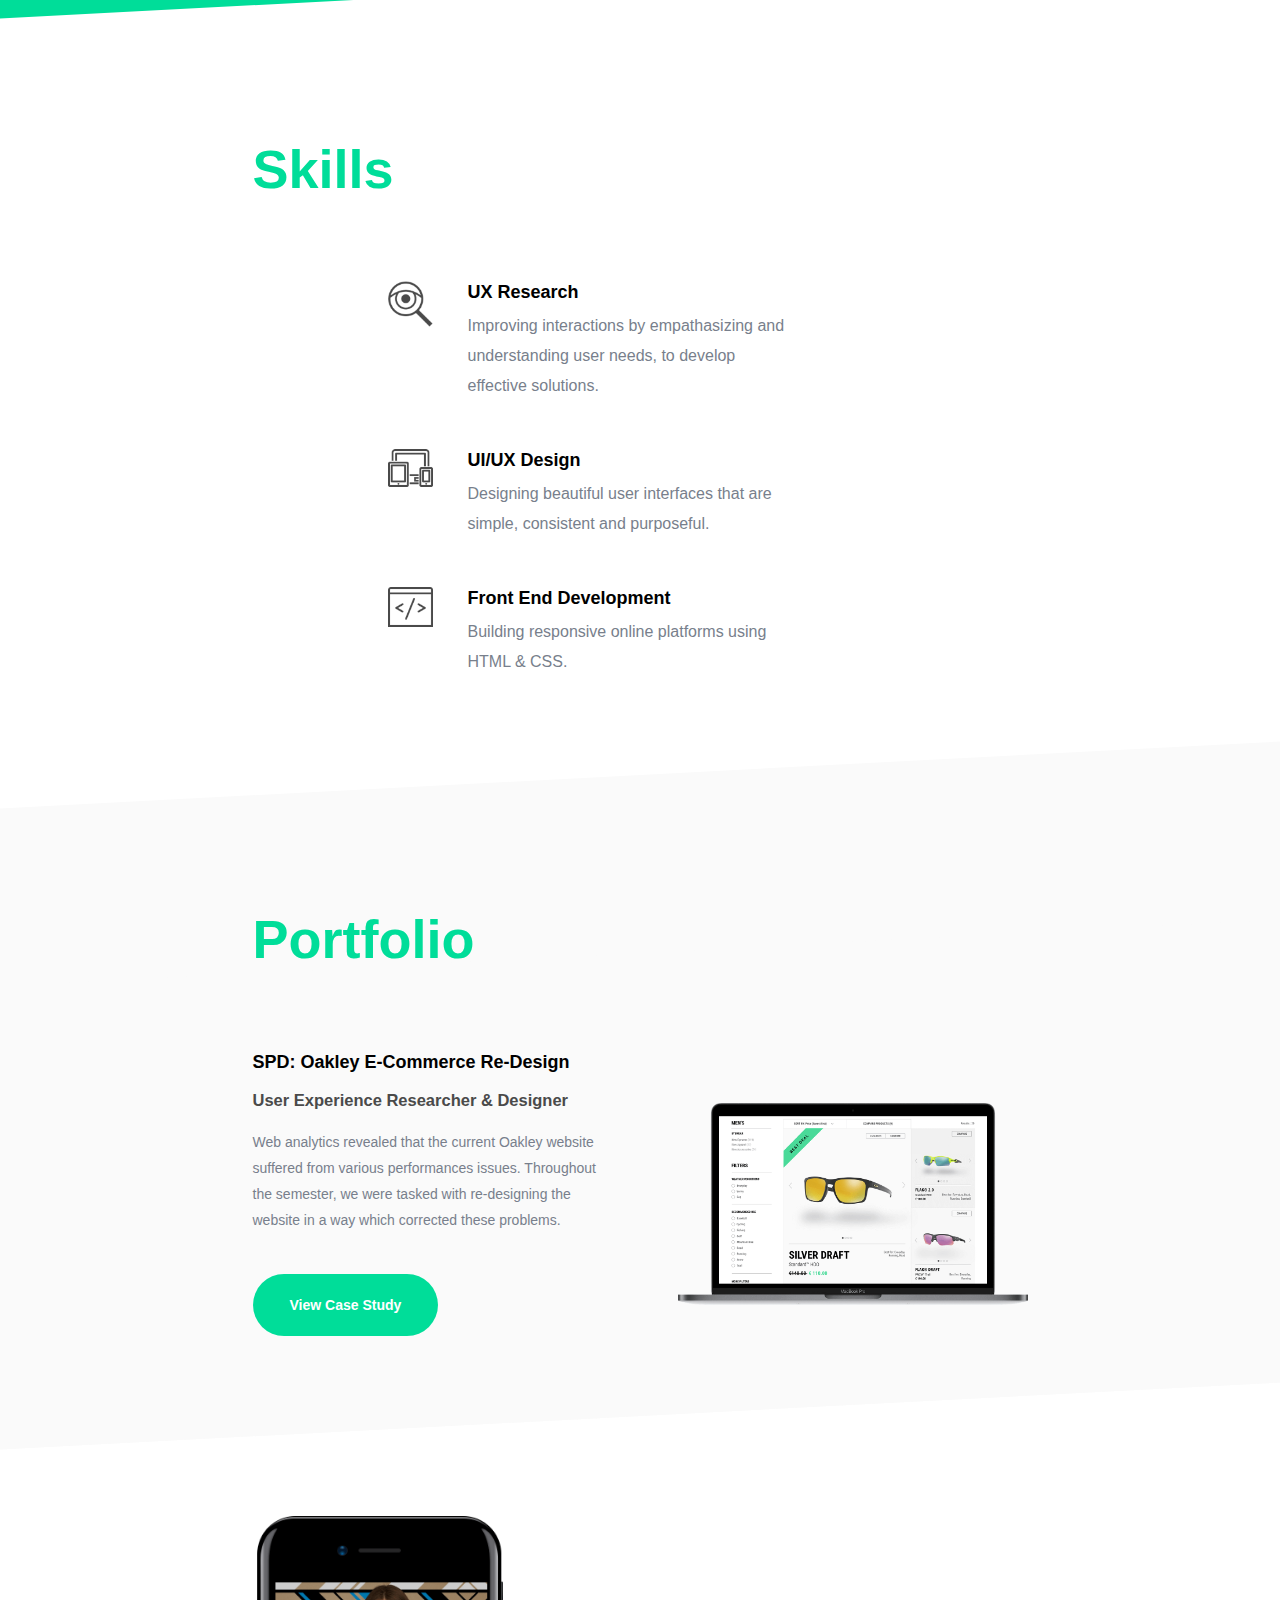
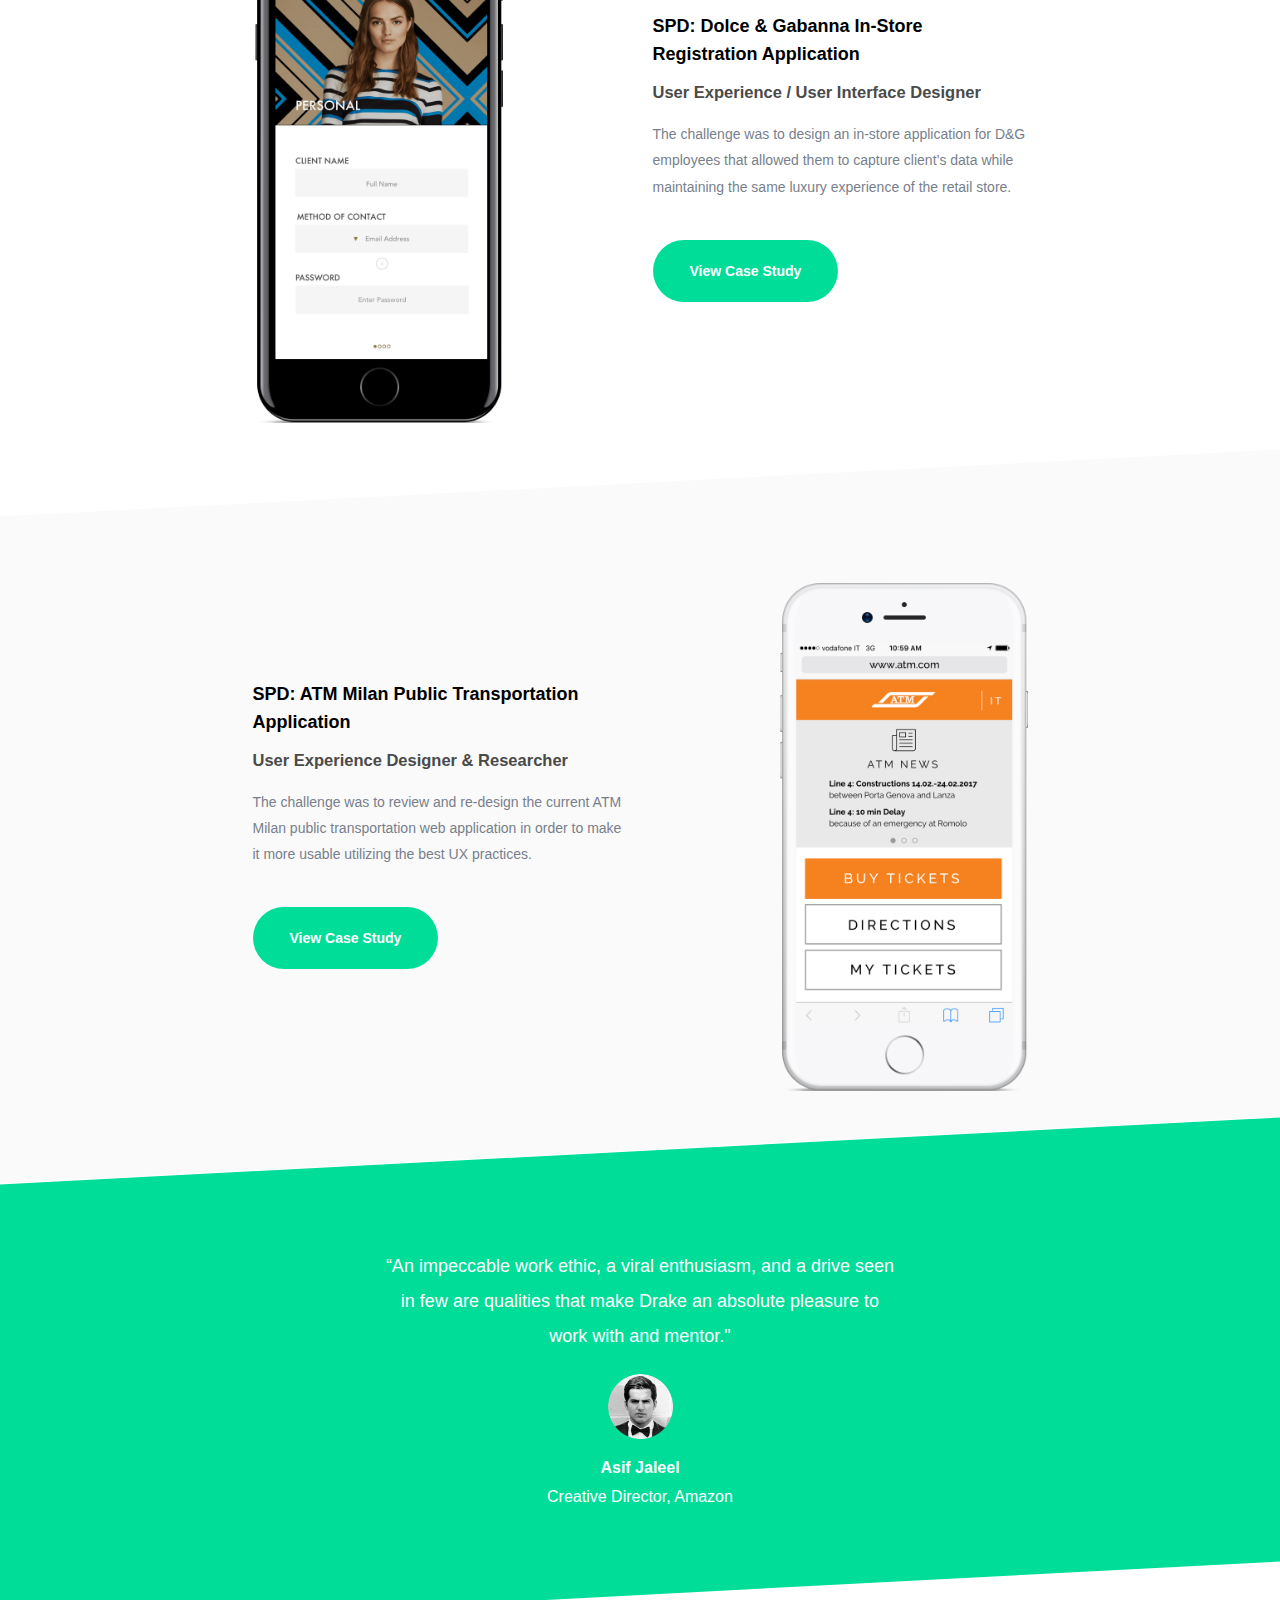
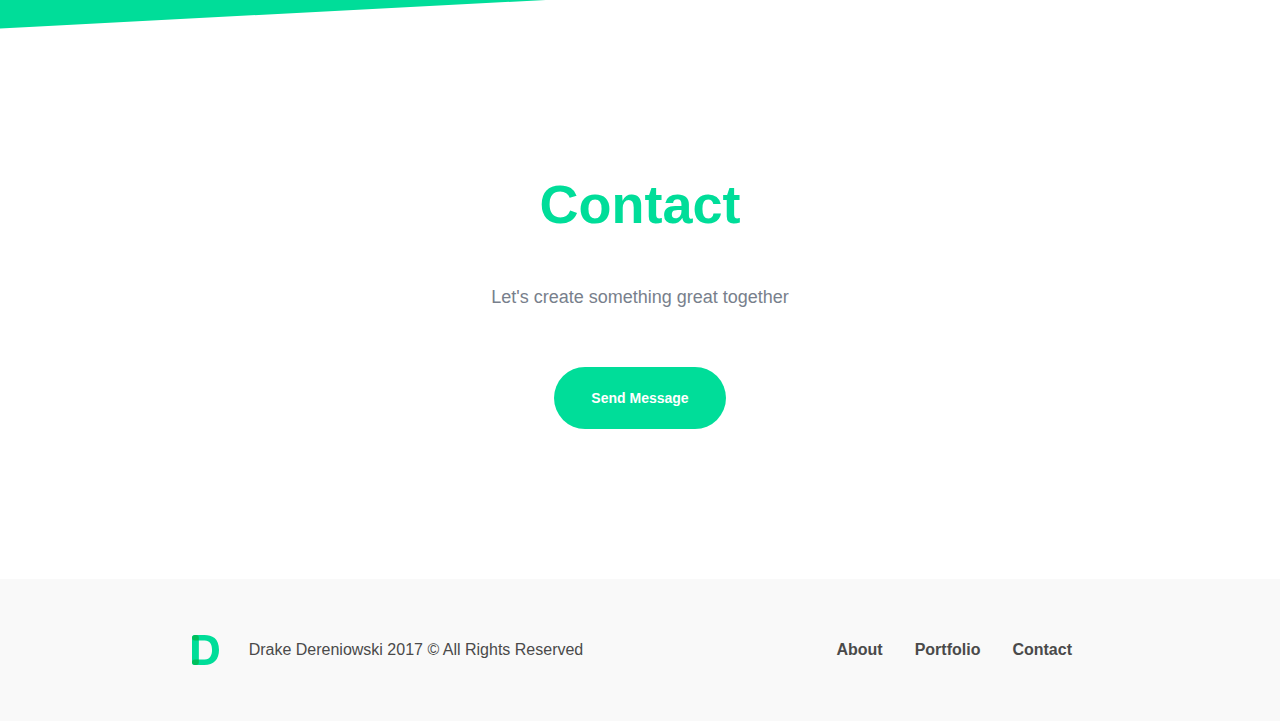
==== commit 8ab152aa: "Test  Max-Width" ====
--- a/index.html
+++ b/index.html
@@ -8,7 +8,7 @@
 
   <title>Drake Dereniowski | UX Designer | University of Waterloo | Milan, Italy</title>
 
-  <link type="text/css" rel="stylesheet" href="style.css?v=1.6">
+  <link type="text/css" rel="stylesheet" href="style.css?v=1.7">
   <meta name="viewport" content="width=device-width, initial-scale=1">
 
   <link rel="stylesheet" href="https://cdnjs.cloudflare.com/ajax/libs/animate.css/3.5.2/animate.min.css">
--- a/style.css
+++ b/style.css
@@ -457,7 +457,7 @@
 
 .test h4 {
   line-height: 35px;
-  max-width: 600px;
+  max-width: 510px;
   font-weight: 500;
 }
 
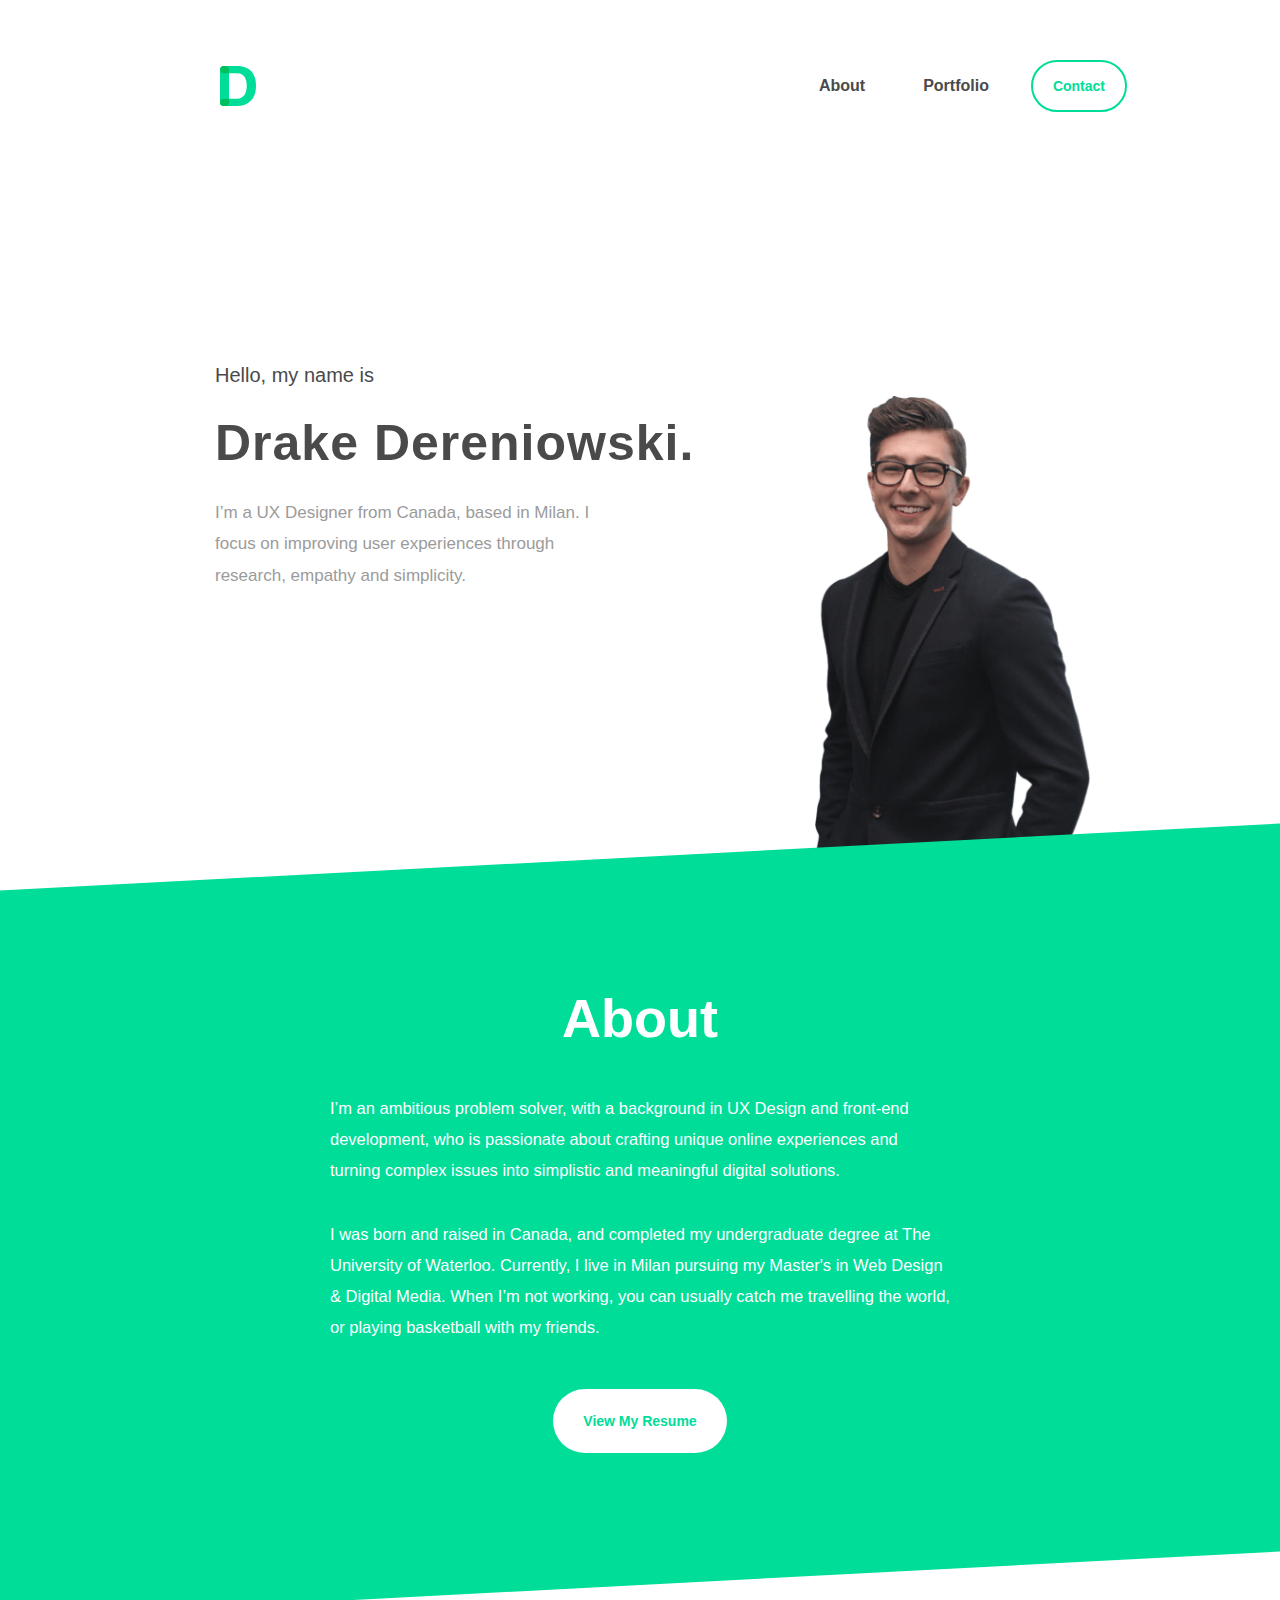
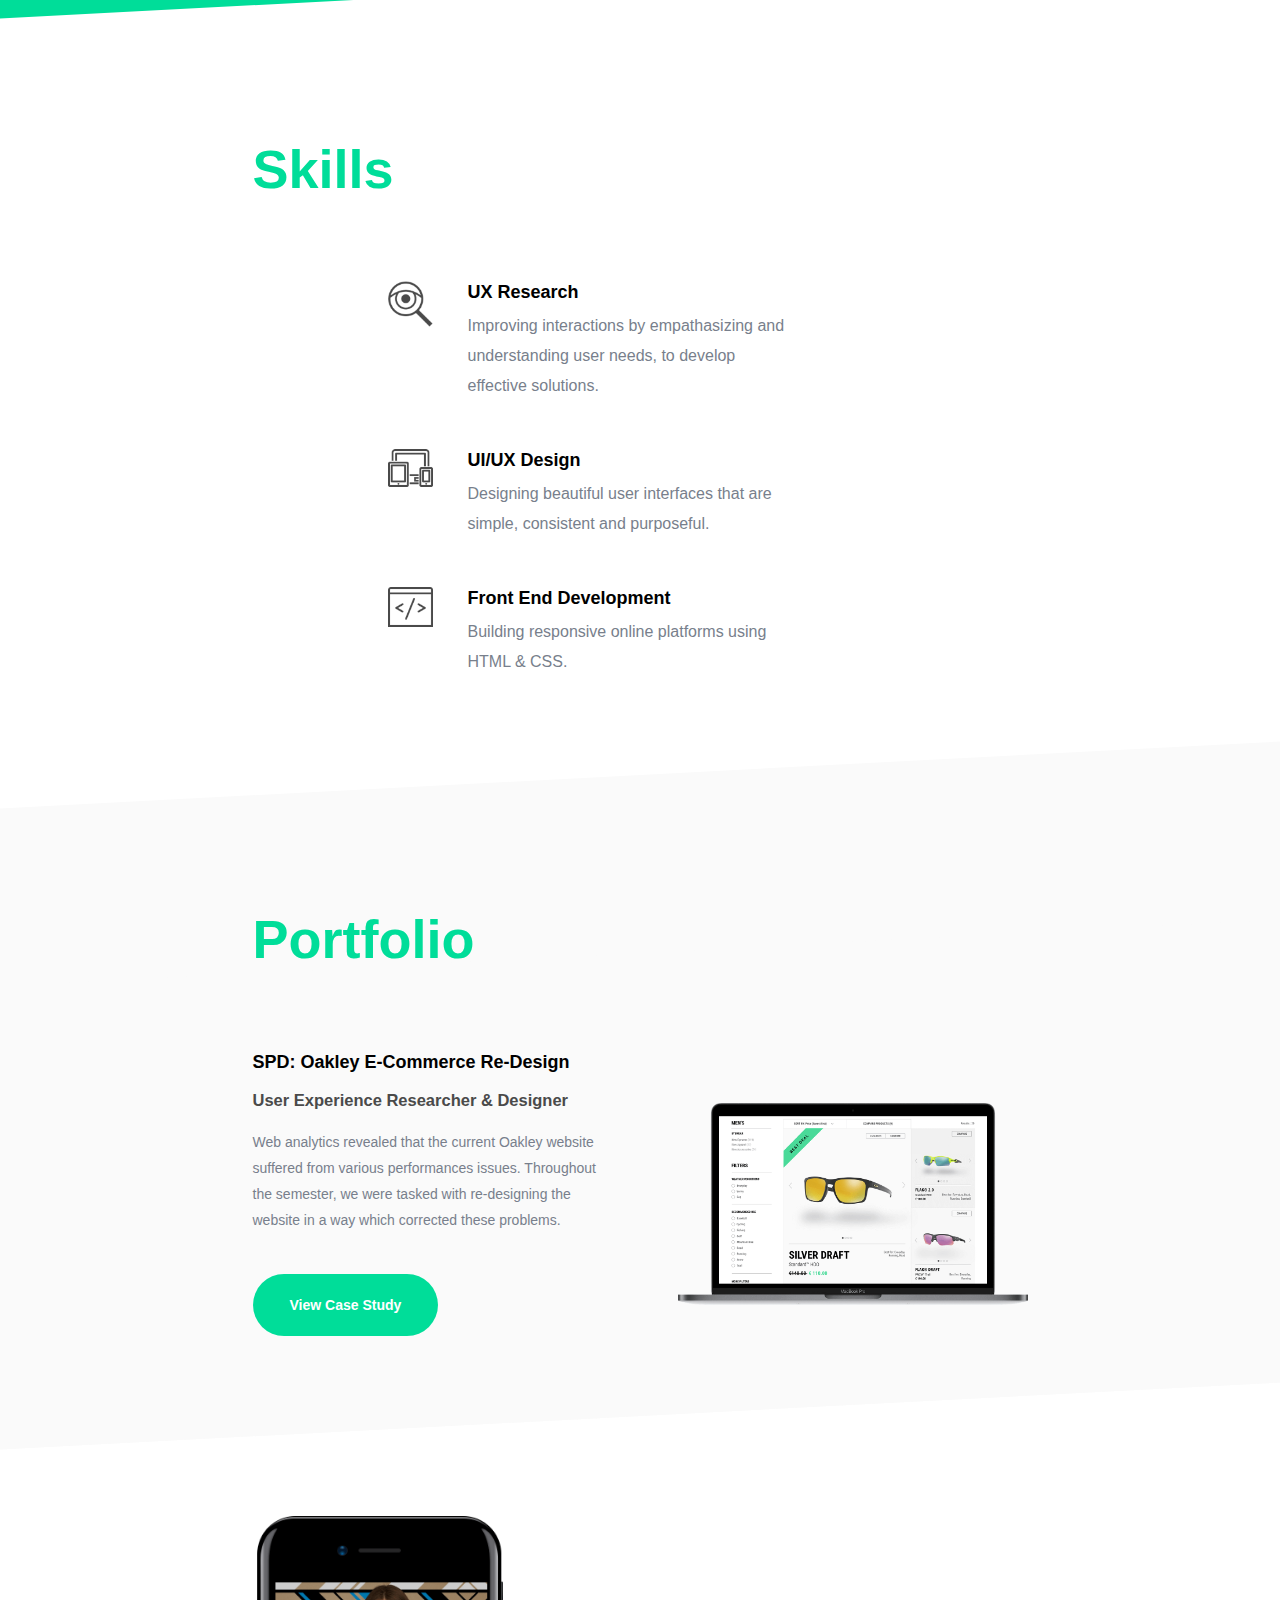
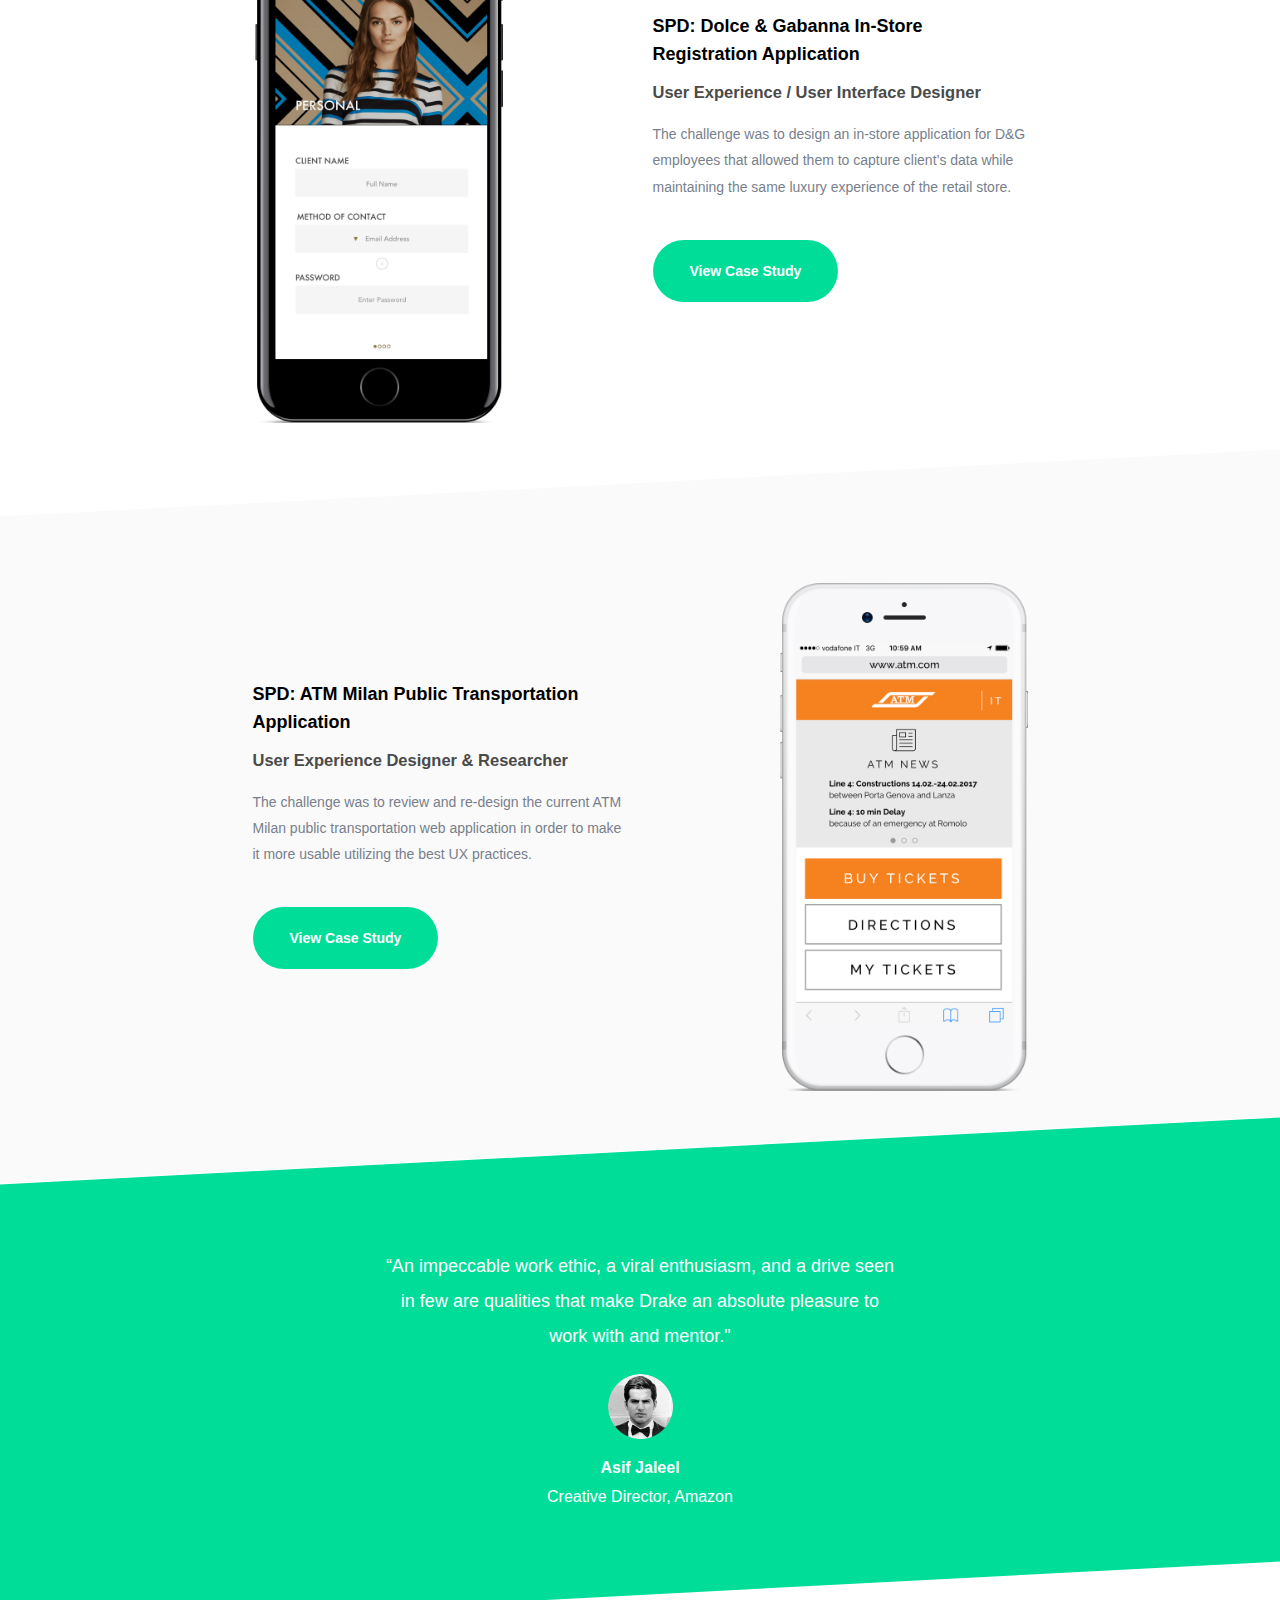
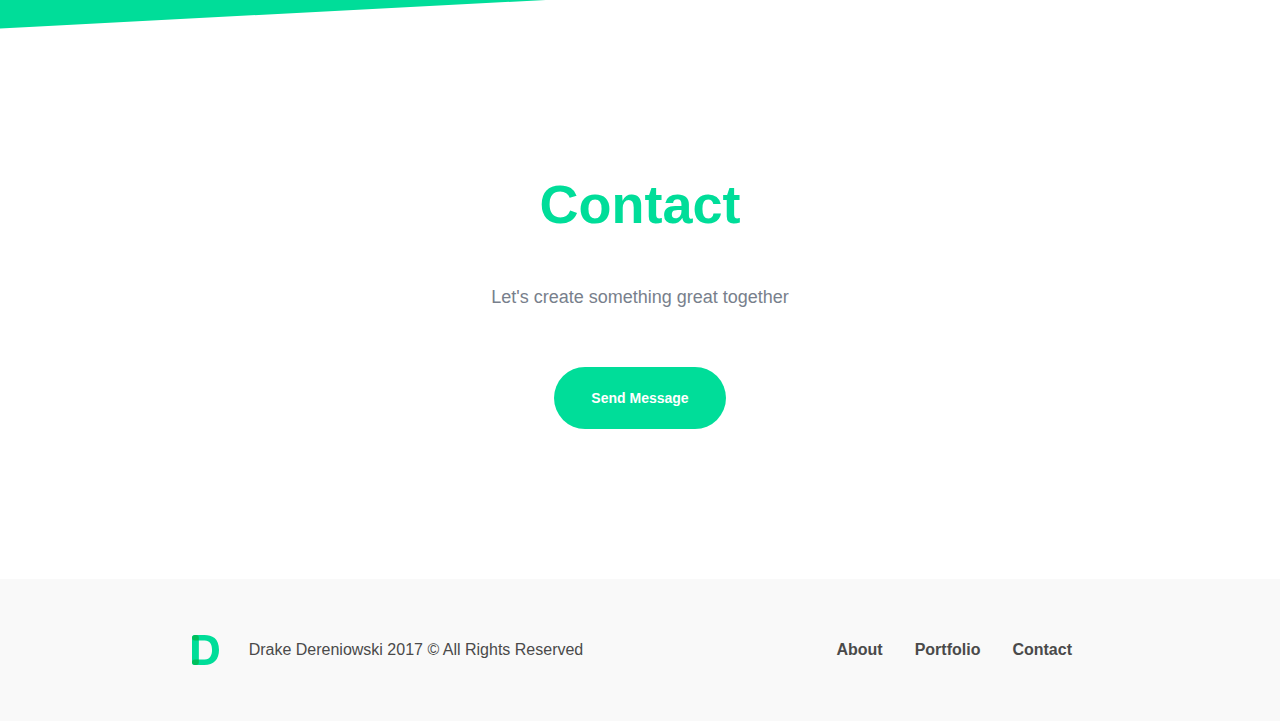
==== commit 586ff19f: "Updated Resume and Max-Widths" ====
--- a/index.html
+++ b/index.html
@@ -8,7 +8,7 @@
 
   <title>Drake Dereniowski | UX Designer | University of Waterloo | Milan, Italy</title>
 
-  <link type="text/css" rel="stylesheet" href="style.css?v=1.7">
+  <link type="text/css" rel="stylesheet" href="style.css?v=1.8">
   <meta name="viewport" content="width=device-width, initial-scale=1">
 
   <link rel="stylesheet" href="https://cdnjs.cloudflare.com/ajax/libs/animate.css/3.5.2/animate.min.css">
@@ -48,7 +48,7 @@
             <div class="main-txt">
               <h3>Hello, my name is</h3>
               <h1>Drake Dereniowski.</h1>
-              <p class="intro-txt">I’m a User Experience Developer from Canada, based in Milan. I focus on improving user experiences through research, empathy and simplicity.</p>
+              <p class="intro-txt">I’m a UX Designer from Canada, based in Milan. I focus on improving user experiences through research, empathy and simplicity.</p>
             </div>
 
           </div>
@@ -81,7 +81,7 @@
 
           <p class="animated fadeInUp">I was born and raised in Canada, and completed my undergraduate degree at The University of Waterloo. Currently, I live in Milan pursuing my Master's in Web Design & Digital Media. When I’m not working, you can usually catch me travelling the world, or playing basketball with my friends.</p>
 
-          <a class="btn resume-btn" href="img/Drake%20Dereniowski%20-%20UX%20Design-Researcher%20-%20Milan,%20Italy%20(Final)%20.pdf" target="_blank">View My Resume</a>
+          <a class="btn resume-btn" href="img/Drake%20Dereniowski%20-%20UX:UI%20Designer%20-%20Milan,%20Italy%20(Final).pdf" target="_blank">View My Resume</a>
 
         </div>
 
--- a/style.css
+++ b/style.css
@@ -246,7 +246,7 @@
 .intro-txt {
   color: #9B9B9B;
   line-height: 1.85;
-  max-width: 425px;
+  max-width: 380px;
   font-weight: 300;
   font-size: 17px;
 }
@@ -361,6 +361,10 @@
   margin-right: 80px;
 }
 
+.port-cnt-wrap h4 {
+  max-width: 330px;
+}
+
 .port-cnt-wrap-left {
   padding-right: 0;
   margin-left: 80px;
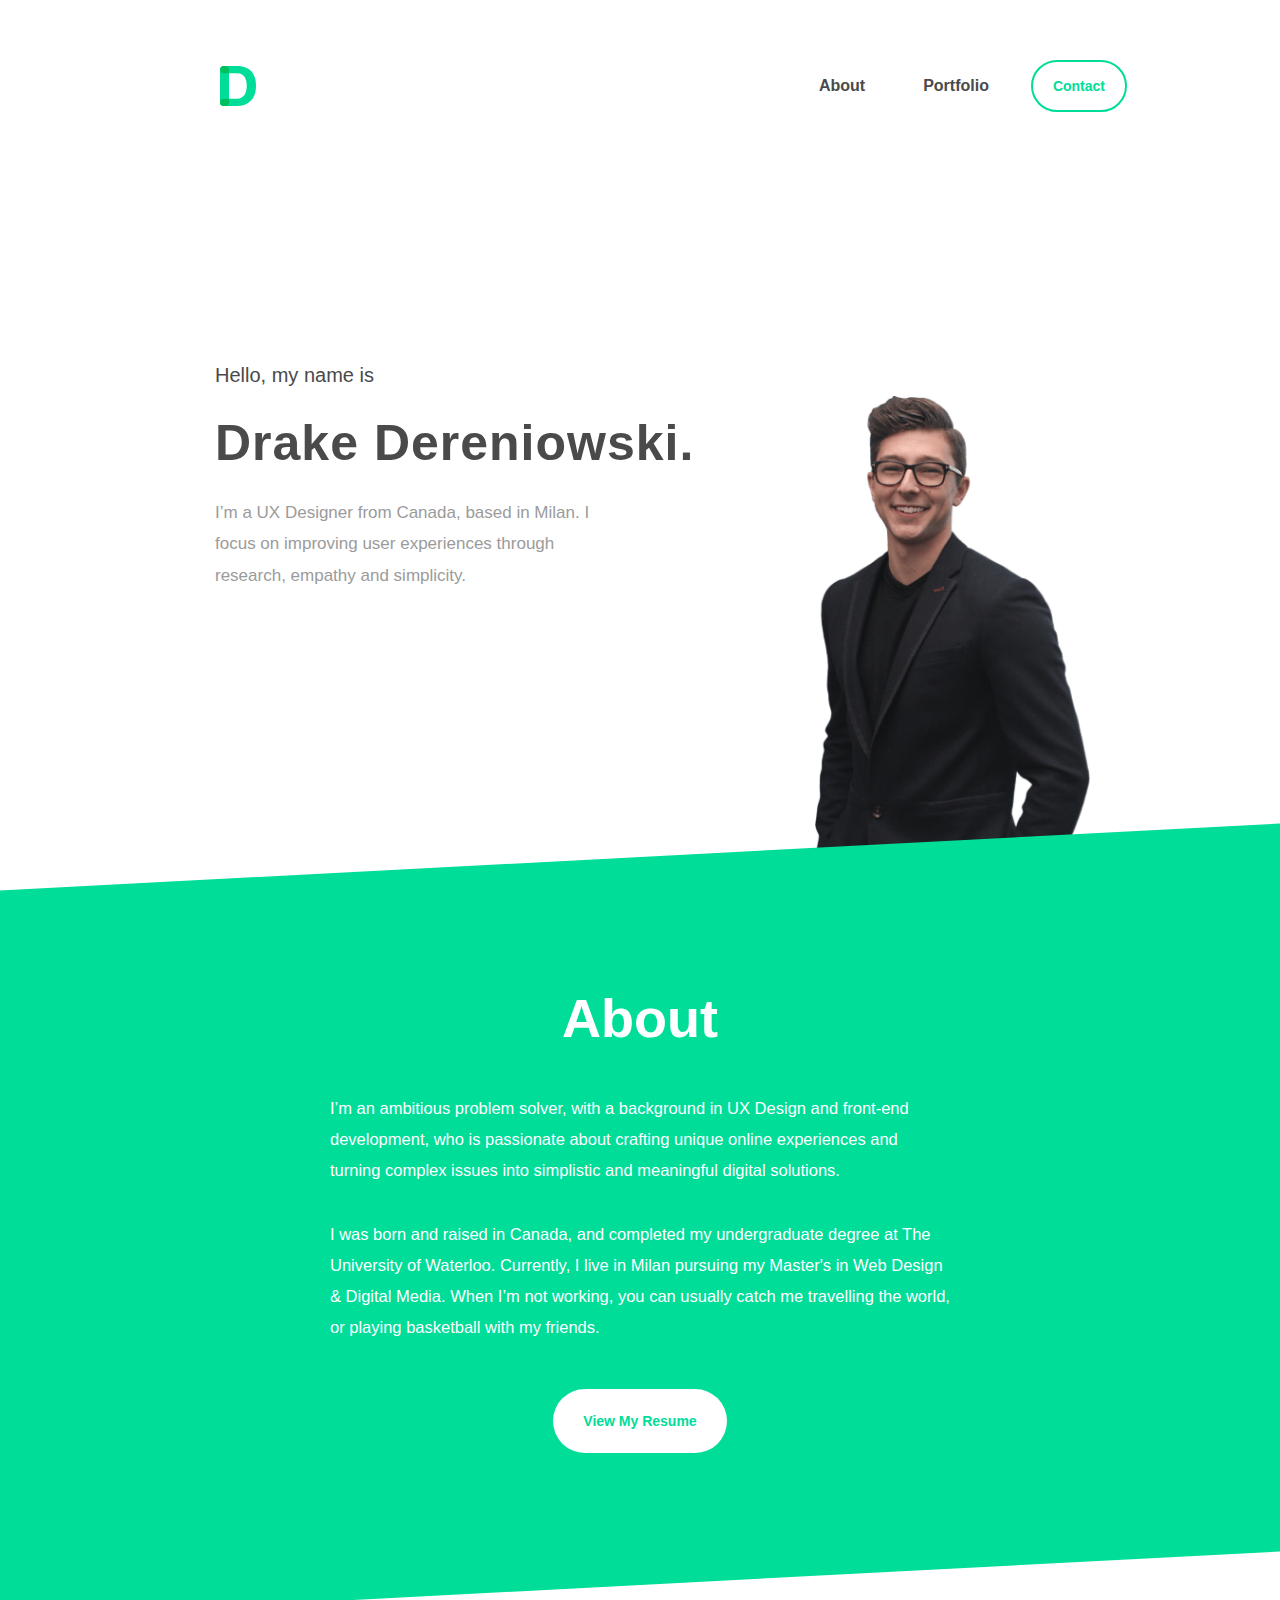
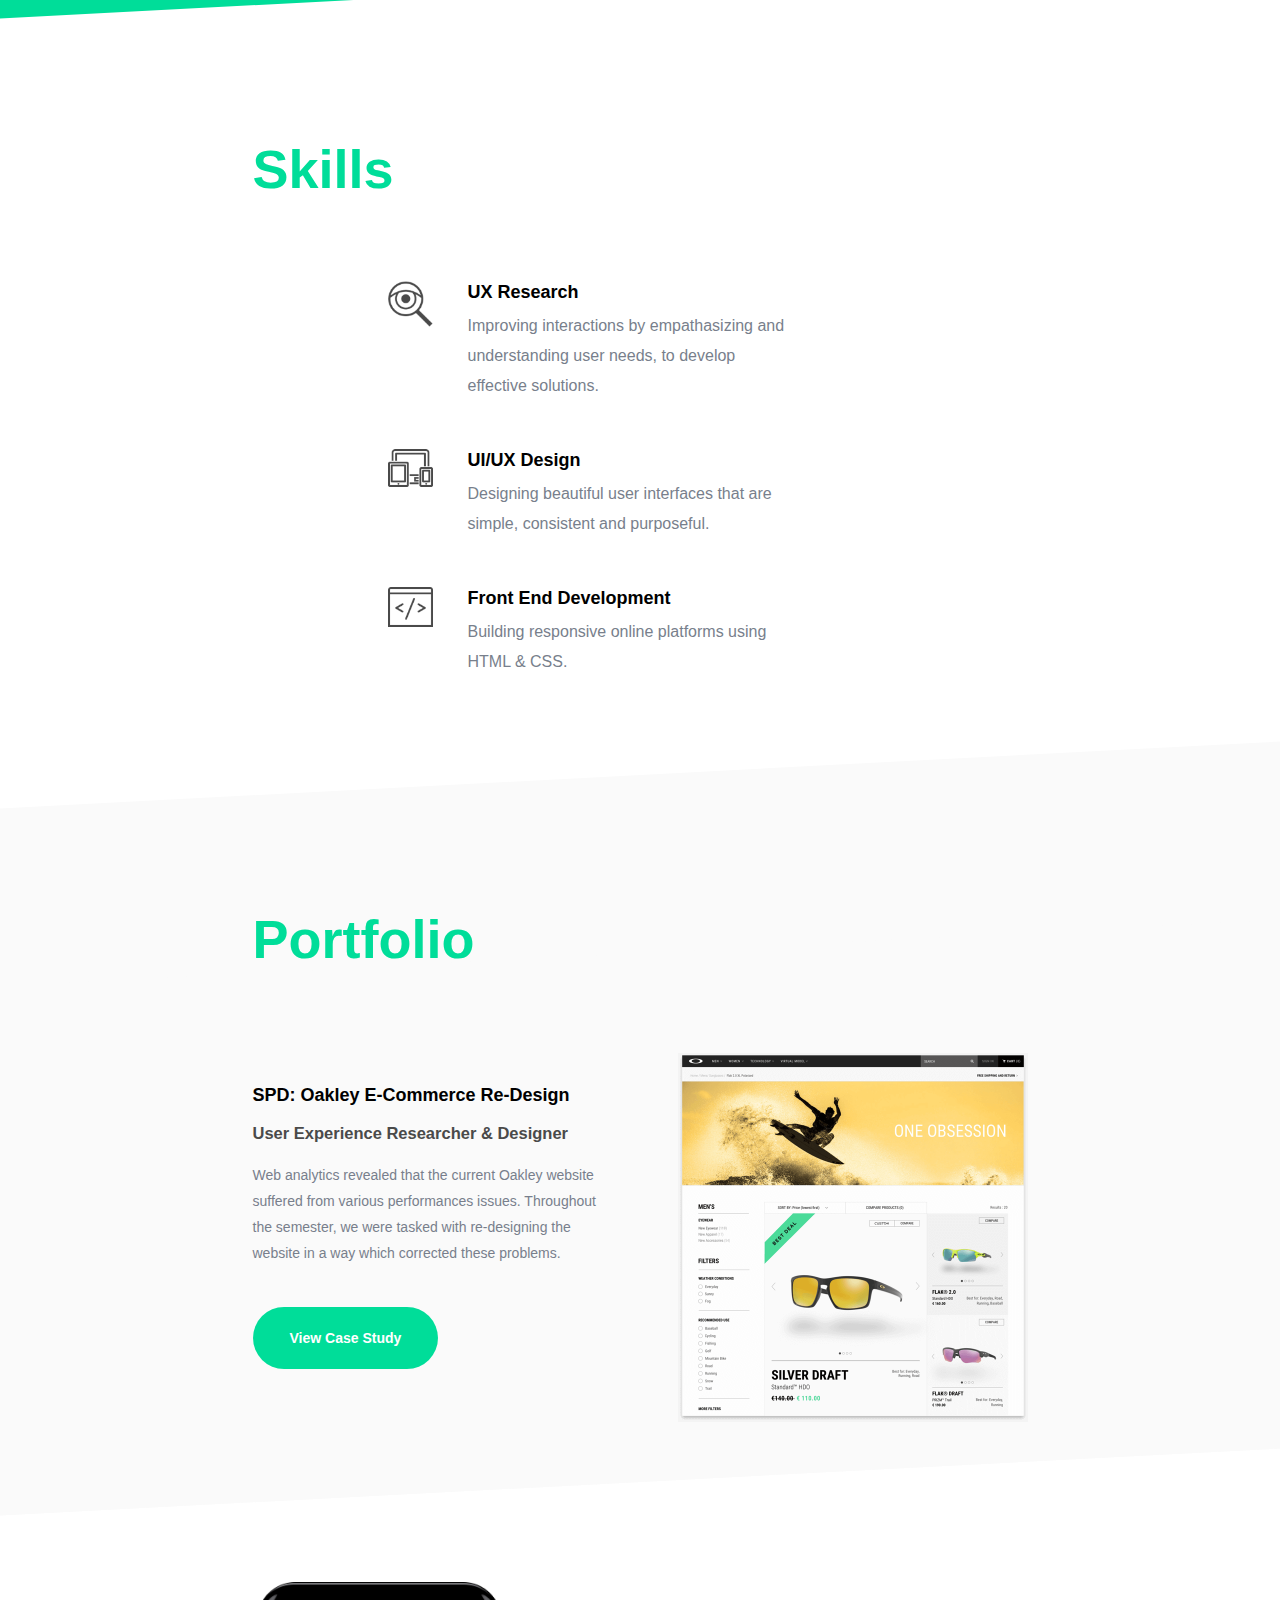
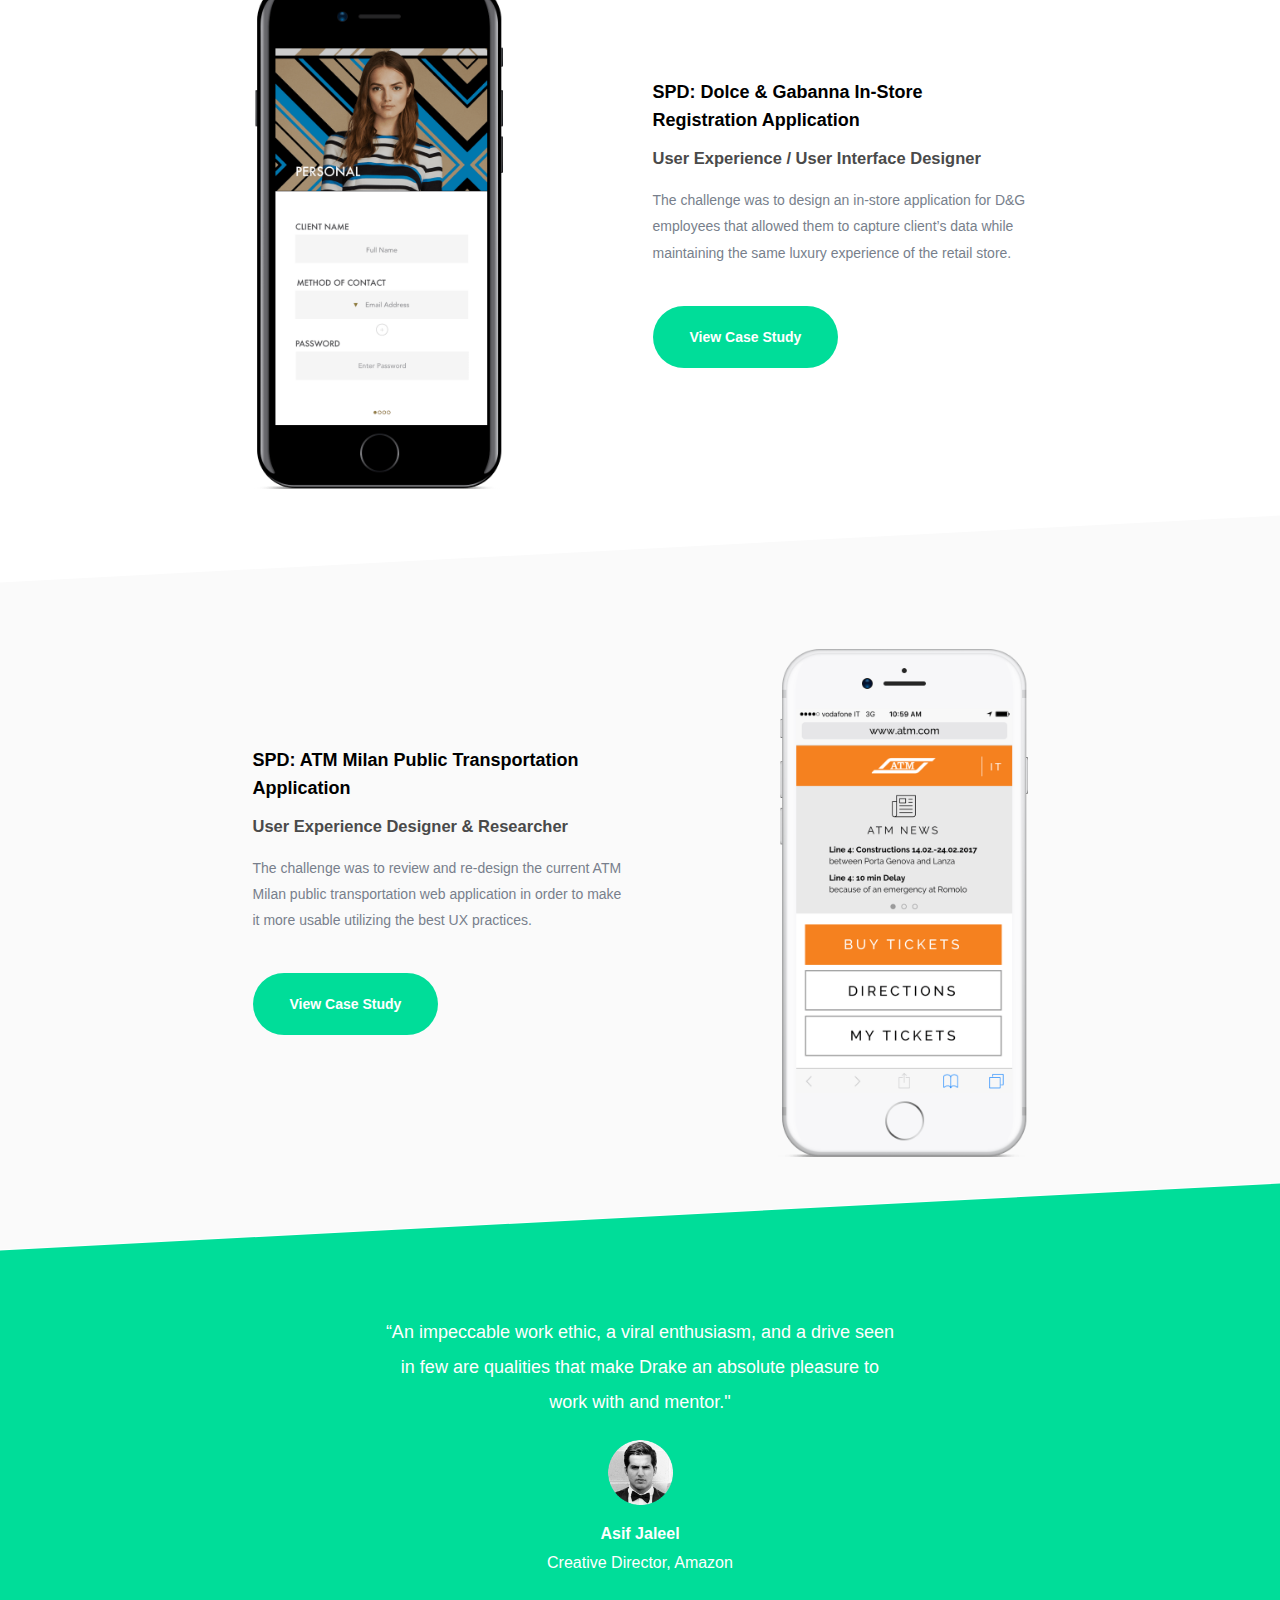
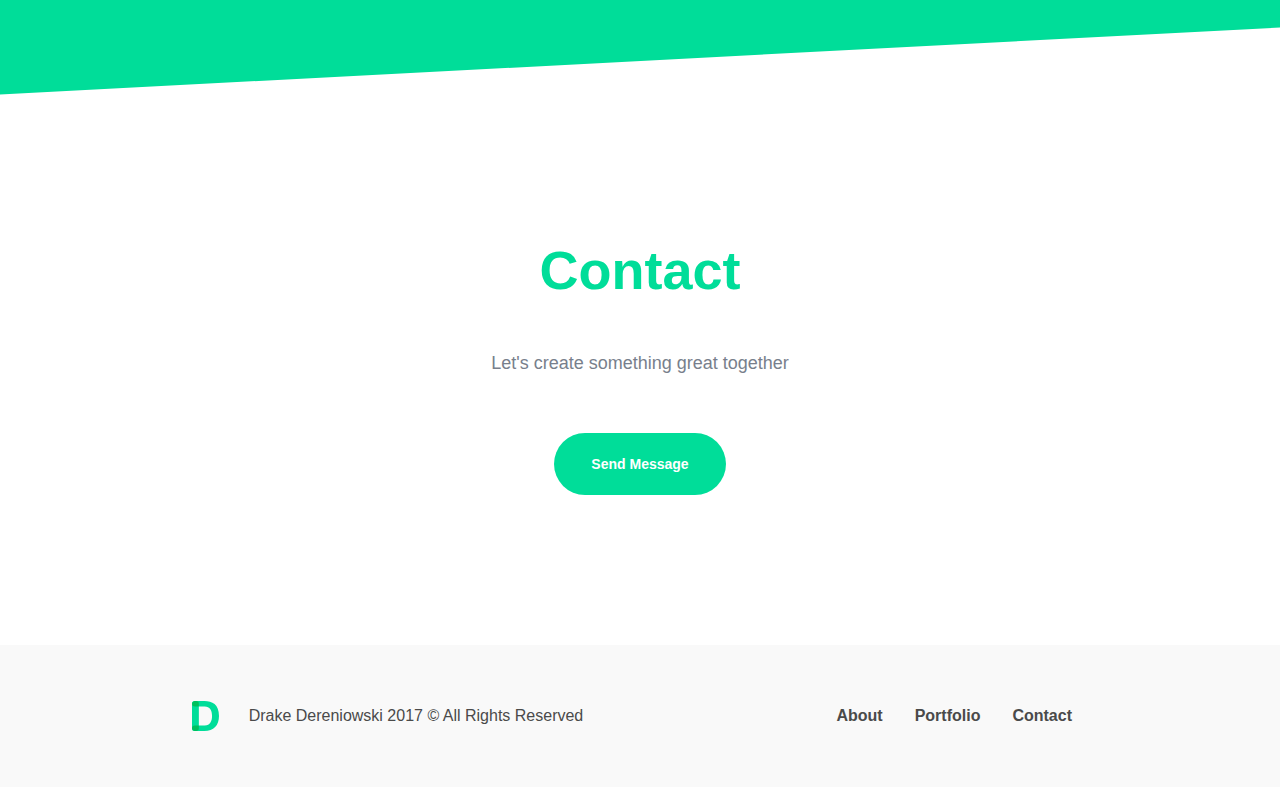
==== commit f2c021cf: "Updated Oakley Case Images" ====
--- a/index.html
+++ b/index.html
@@ -157,7 +157,7 @@
 
               </div>
 
-              <img class="oakley-portfolio port-img" alt="BMO Capital Markets Browser" src="img/oakley-browser-final.png">
+              <img class="oakley-portfolio port-img" alt="BMO Capital Markets Browser" src="img/oakley%201-2.png">
 
             </div>
           </div>
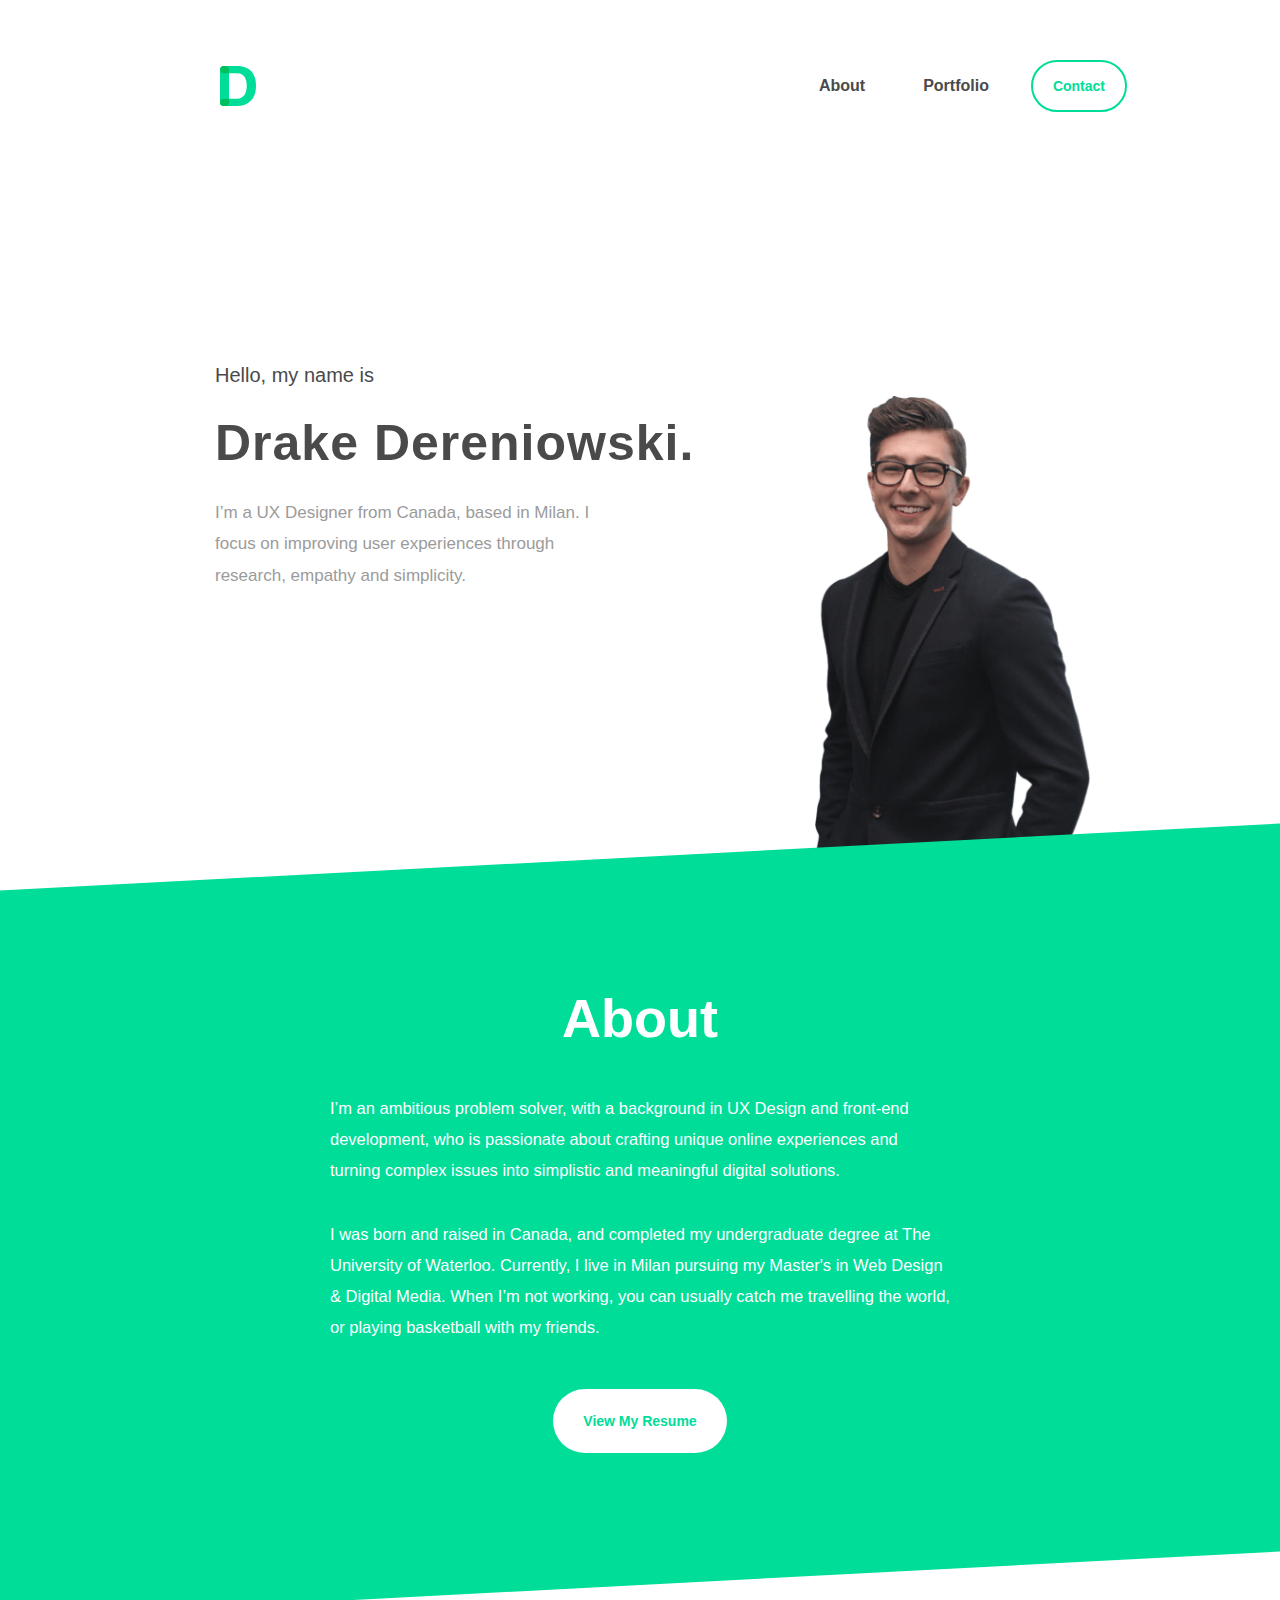
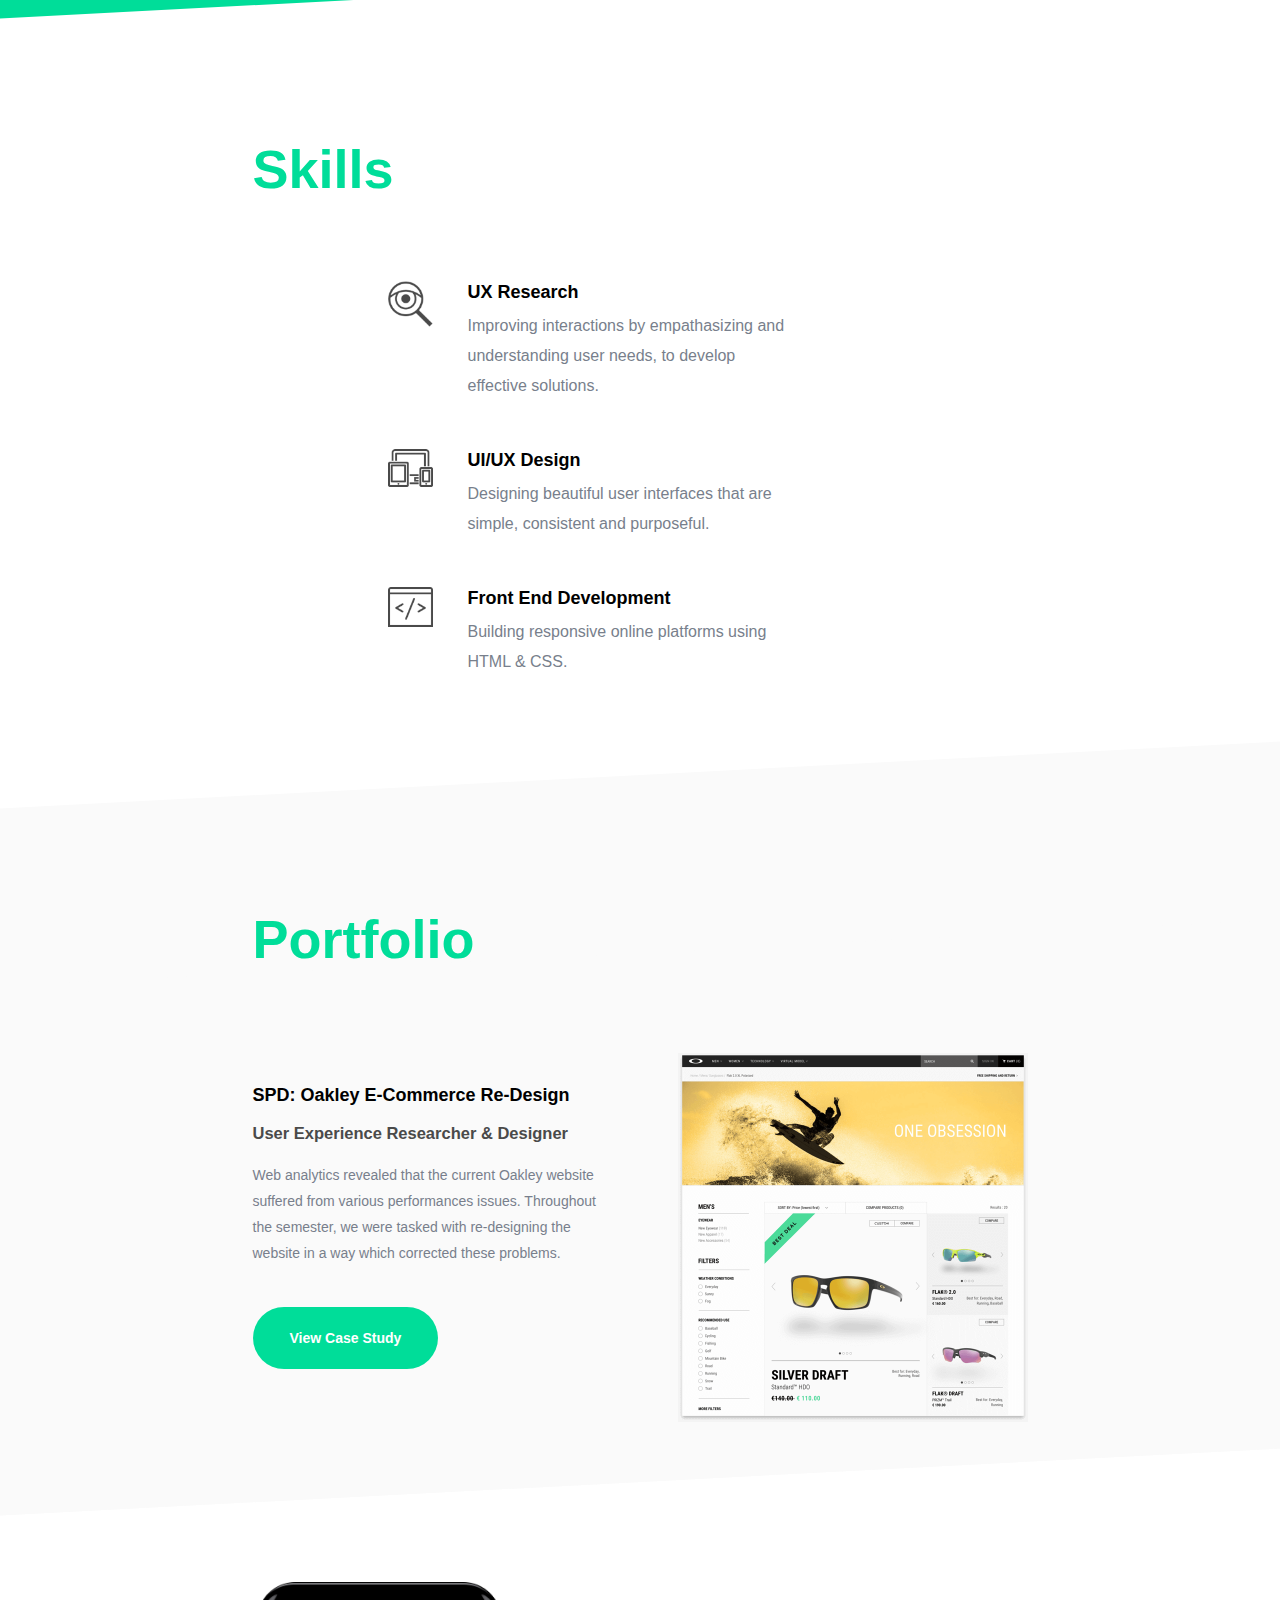
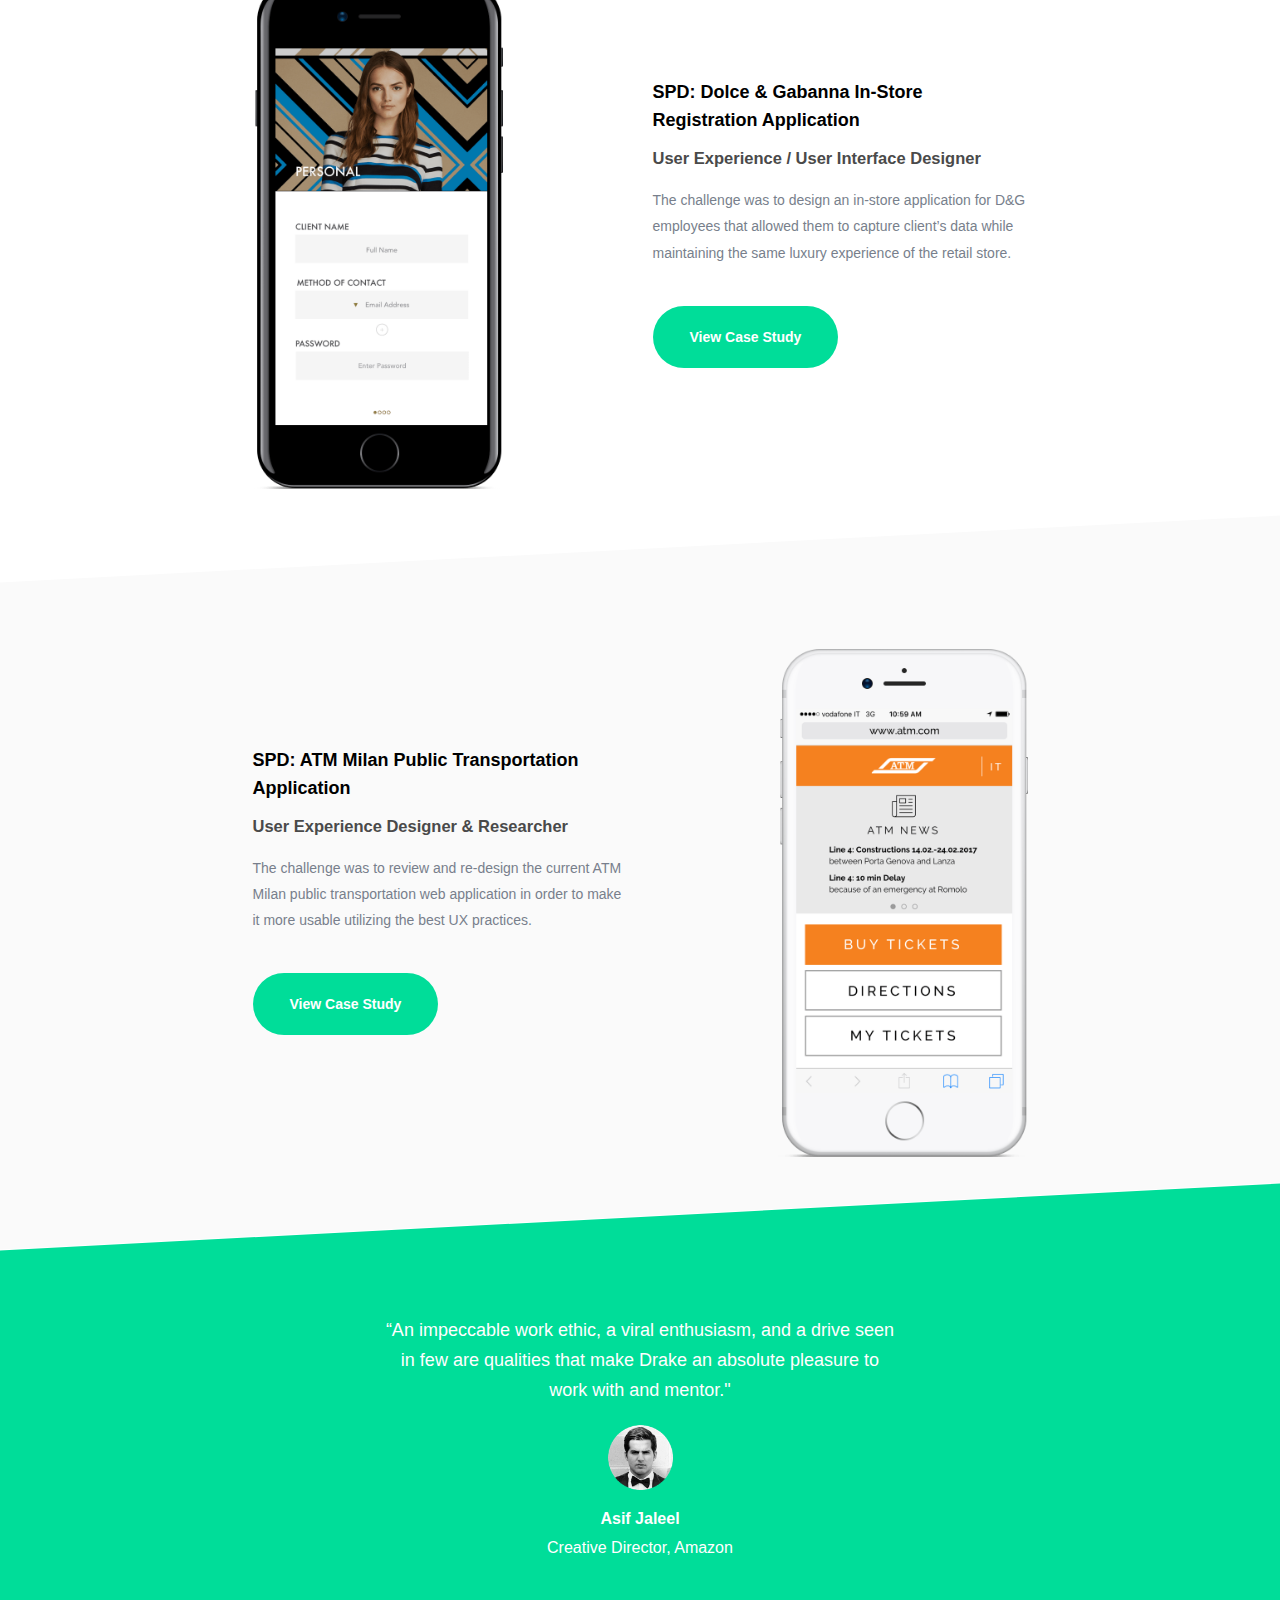
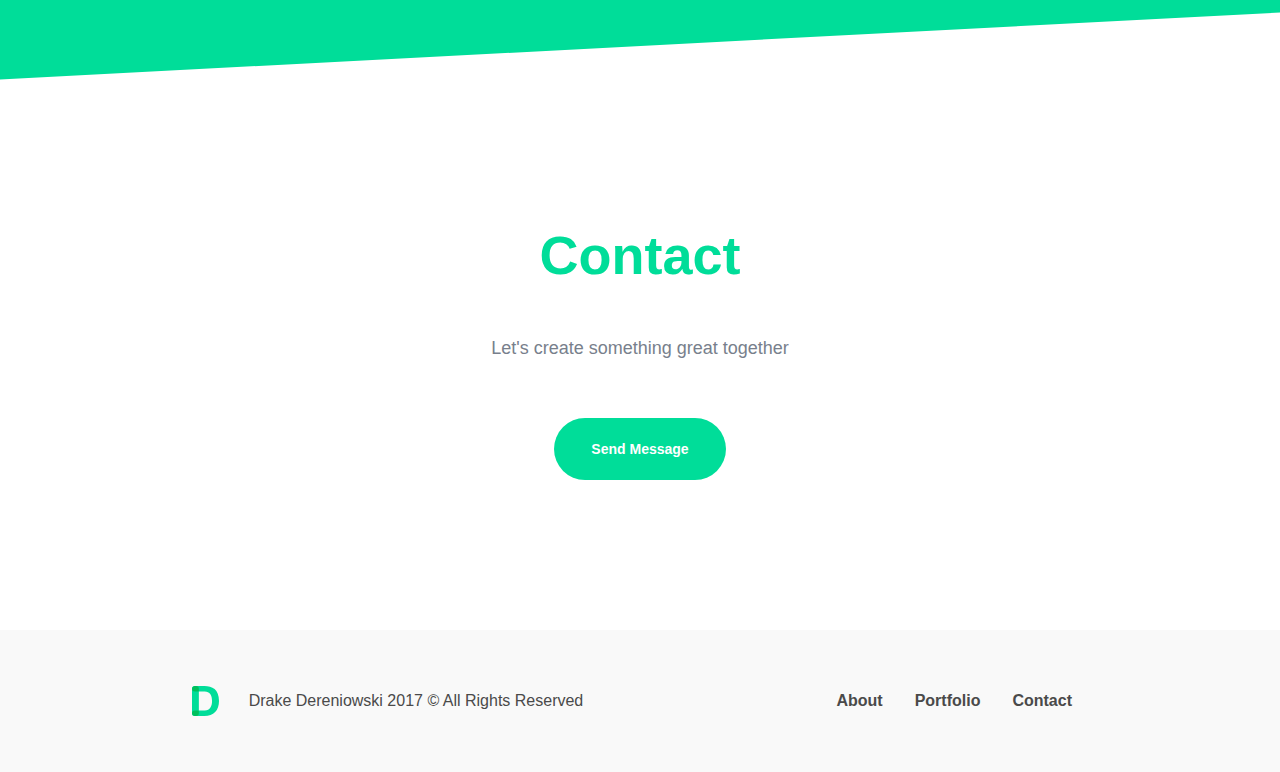
==== commit 026514c5: "Reduced line height, testimonial" ====
--- a/index.html
+++ b/index.html
@@ -8,7 +8,7 @@
 
   <title>Drake Dereniowski | UX Designer | University of Waterloo | Milan, Italy</title>
 
-  <link type="text/css" rel="stylesheet" href="style.css?v=1.8">
+  <link type="text/css" rel="stylesheet" href="style.css?v=2.0">
   <meta name="viewport" content="width=device-width, initial-scale=1">
 
   <link rel="stylesheet" href="https://cdnjs.cloudflare.com/ajax/libs/animate.css/3.5.2/animate.min.css">
--- a/style.css
+++ b/style.css
@@ -460,7 +460,7 @@
 }
 
 .test h4 {
-  line-height: 35px;
+  line-height: 30px;
   max-width: 510px;
   font-weight: 500;
 }
@@ -1185,6 +1185,14 @@
   height: 100%;
 }
 
+.oakley-product-over {
+  padding: 0;
+}
+
+.oakley-product-over li {
+  list-style: none;
+}
+
 .oakley-final-takeaways {
   margin: 70px auto;
 }
